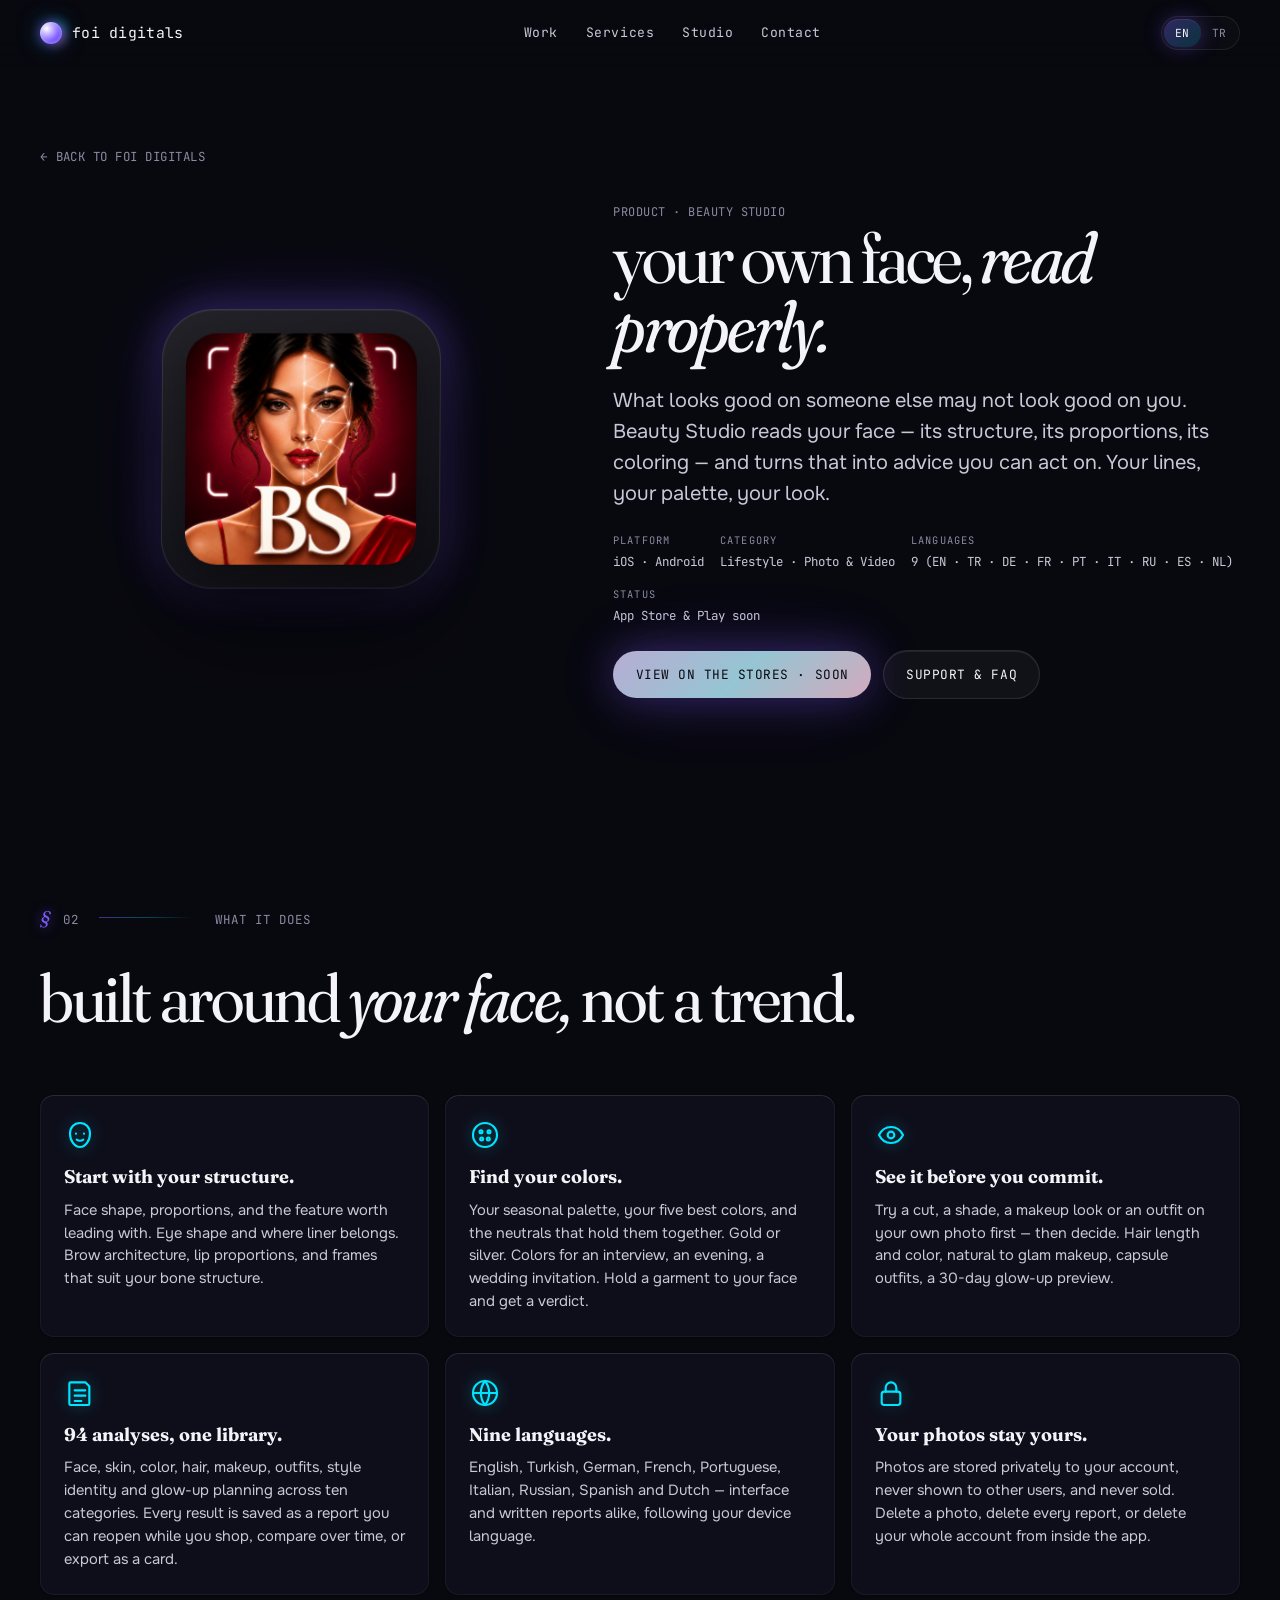
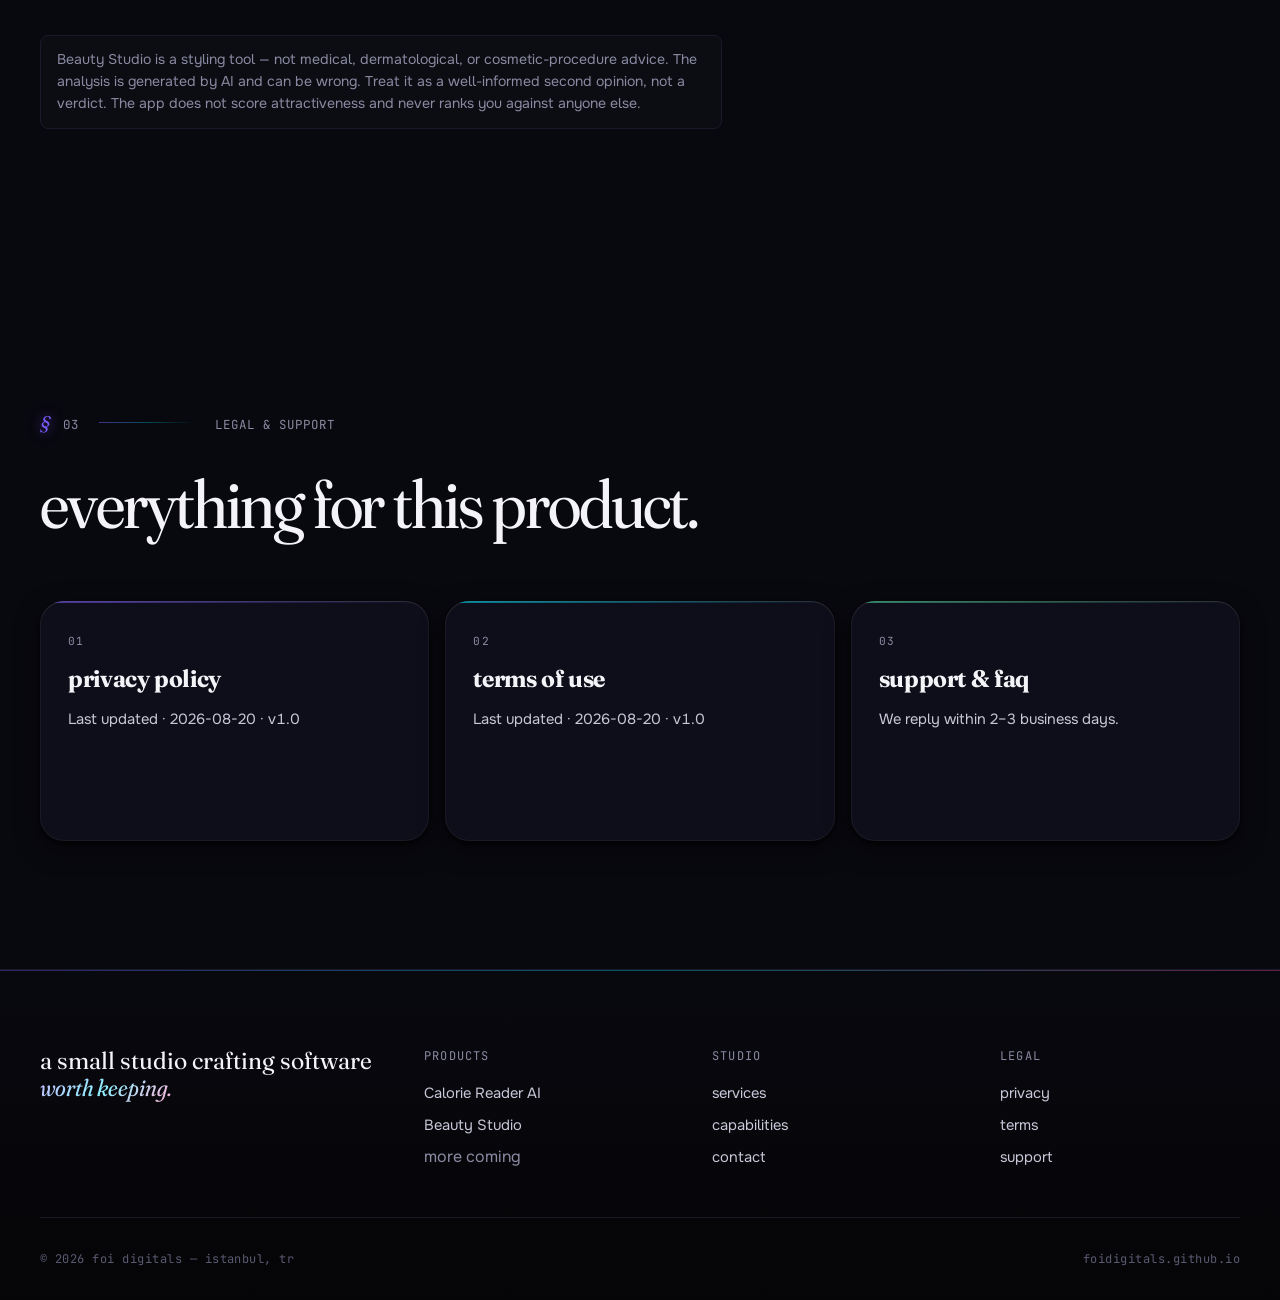
==== apps/beauty-studio/index.html @ ea65b914 "up" ====
<!DOCTYPE html>
<html lang="en" data-i18n-title="meta.appBeautyTitle" data-i18n-desc="meta.appBeautyDesc">
<head>
  <meta charset="UTF-8" />
  <meta name="viewport" content="width=device-width, initial-scale=1, viewport-fit=cover" />
  <title>Beauty Studio: Glow Up AI — Foi Digitals</title>
  <meta name="description" content="Your own face, read properly — shape, colors, and the styles that suit you. AI styling reports by Foi Digitals." />
  <meta name="theme-color" content="#08080F" />

  <link rel="preconnect" href="https://fonts.googleapis.com" />
  <link rel="preconnect" href="https://fonts.gstatic.com" crossorigin />
  <link
    rel="stylesheet"
    href="https://fonts.googleapis.com/css2?family=Fraunces:ital,opsz,wght,SOFT,WONK@0,9..144,300..700,30..100,0..1;1,9..144,300..700,30..100,0..1&family=JetBrains+Mono:wght@400;500&family=Onest:wght@400;500;600;700&display=swap"
  />
  <link rel="stylesheet" href="../../assets/styles.css" />
  <link rel="icon" type="image/png" href="../../assets/images/beauty-studio.png" />
</head>

<body>
  <header class="site-header" id="siteHeader">
    <div class="container">
      <a href="../../index.html" class="brand" aria-label="Foi Digitals — home">
        <span class="brand-mark" aria-hidden="true"></span>
        <span>foi digitals</span>
      </a>
      <nav class="site-nav" aria-label="Primary">
        <a href="../../index.html#work"><span data-i18n="nav.work">work</span></a>
        <a href="../../index.html#services"><span data-i18n="nav.services">services</span></a>
        <a href="../../index.html#studio"><span data-i18n="nav.studio">studio</span></a>
        <a href="../../index.html#contact"><span data-i18n="nav.contact">contact</span></a>
      </nav>
      <div class="header-right">
        <div class="lang-toggle" role="group" aria-label="Language">
          <button type="button" class="lang-btn" data-lang="en" aria-pressed="false">EN</button>
          <button type="button" class="lang-btn" data-lang="tr" aria-pressed="false">TR</button>
        </div>
        <button class="menu-btn" type="button" aria-label="Toggle menu" aria-expanded="false" id="menuBtn">
          <svg viewBox="0 0 24 24" fill="none" stroke="currentColor" stroke-width="1.7" stroke-linecap="round"><path d="M4 7h16M4 12h16M4 17h16"/></svg>
        </button>
      </div>
    </div>
  </header>

  <div class="mobile-drawer" id="mobileDrawer" aria-hidden="true">
    <button class="close" type="button" aria-label="Close menu" id="closeMenuBtn">
      <svg width="18" height="18" viewBox="0 0 24 24" fill="none" stroke="currentColor" stroke-width="1.7" stroke-linecap="round"><path d="M6 6l12 12M18 6L6 18"/></svg>
    </button>
    <a href="../../index.html#work" data-i18n="nav.work">work</a>
    <a href="../../index.html#services" data-i18n="nav.services">services</a>
    <a href="../../index.html#studio" data-i18n="nav.studio">studio</a>
    <a href="../../index.html#contact" data-i18n="nav.contact">contact</a>
    <a href="../../support.html" data-i18n="nav.support">support</a>
  </div>

  <main>
    <section class="app-hero">
      <div class="container">
        <a href="../../index.html" class="back-link" data-i18n="bs.back">back to foi digitals</a>

        <div class="app-hero-card">
          <div class="app-icon">
            <img src="../../assets/images/beauty-studio.png" alt="Beauty Studio: Glow Up AI app icon" />
          </div>

          <div>
            <p class="eyebrow" data-i18n="bs.eyebrow">product · beauty studio</p>
            <h1 class="h-hero" data-i18n-html="bs.titleHtml" style="font-size: clamp(2.25rem, 6vw, 4.5rem); max-width: 16ch;">your own face, <em>read properly.</em></h1>
            <p class="lede" data-i18n="bs.desc" style="margin-top: 1.5rem; max-width: 56ch;">
              What looks good on someone else may not look good on you. Beauty Studio reads your face — its structure, its proportions, its coloring — and turns that into advice you can act on. Your lines, your palette, your look.
            </p>

            <div class="app-meta">
              <div class="app-meta-item">
                <span data-i18n="bs.meta.platform">Platform</span>
                <span data-i18n="bs.meta.platformVal">iOS · Android</span>
              </div>
              <div class="app-meta-item">
                <span data-i18n="bs.meta.category">Category</span>
                <span data-i18n="bs.meta.categoryVal">Lifestyle · Photo &amp; Video</span>
              </div>
              <div class="app-meta-item">
                <span data-i18n="bs.meta.langs">Languages</span>
                <span data-i18n="bs.meta.langsVal">9 (EN · TR · DE · FR · PT · IT · RU · ES · NL)</span>
              </div>
              <div class="app-meta-item">
                <span data-i18n="bs.meta.size">Status</span>
                <span data-i18n="bs.meta.sizeVal">App Store &amp; Play soon</span>
              </div>
            </div>

            <div class="featured-actions" style="margin-top: 1.5rem;">
              <span class="btn btn-primary" style="cursor: default; opacity: .82;" data-i18n="bs.cta.primary">view on the stores · soon</span>
              <a href="support.html" class="btn btn-secondary" data-i18n="bs.cta.support">support &amp; faq</a>
            </div>
          </div>
        </div>
      </div>
    </section>

    <section class="section">
      <div class="container">
        <header class="section-head reveal">
          <p class="section-id"><span>02</span><span class="rule"></span><span data-i18n="bs.featuresId">what it does</span></p>
          <h2 class="h-display" data-i18n-html="bs.featuresHeading">built around <em>your face,</em> not a trend.</h2>
        </header>

        <div class="app-features">
          <article class="feature-card reveal">
            <svg class="icon" viewBox="0 0 24 24" fill="none" stroke="currentColor" stroke-width="1.6" stroke-linecap="round" stroke-linejoin="round">
              <path d="M12 3c4.5 0 7.5 3.4 7.5 8 0 5.2-3.4 10-7.5 10S4.5 16.2 4.5 11c0-4.6 3-8 7.5-8z"/>
              <path d="M9 11h.01M15 11h.01M9.5 15.5c1.6 1 3.4 1 5 0"/>
            </svg>
            <h3 data-i18n="bs.features.f1.title">Start with your structure.</h3>
            <p data-i18n="bs.features.f1.desc">Face shape, proportions, and the feature worth leading with. Eye shape and where liner belongs. Brow architecture, lip proportions, and frames that suit your bone structure.</p>
          </article>

          <article class="feature-card reveal r-delay-1">
            <svg class="icon" viewBox="0 0 24 24" fill="none" stroke="currentColor" stroke-width="1.6" stroke-linecap="round" stroke-linejoin="round">
              <circle cx="12" cy="12" r="9"/>
              <circle cx="9" cy="9.5" r="1.1"/><circle cx="15" cy="9.5" r="1.1"/><circle cx="9.5" cy="15" r="1.1"/><circle cx="14.5" cy="15" r="1.1"/>
            </svg>
            <h3 data-i18n="bs.features.f2.title">Find your colors.</h3>
            <p data-i18n="bs.features.f2.desc">Your seasonal palette, your five best colors, and the neutrals that hold them together. Gold or silver. Colors for an interview, an evening, a wedding invitation. Hold a garment to your face and get a verdict.</p>
          </article>

          <article class="feature-card reveal r-delay-2">
            <svg class="icon" viewBox="0 0 24 24" fill="none" stroke="currentColor" stroke-width="1.6" stroke-linecap="round" stroke-linejoin="round">
              <path d="M3 12c2-4 5-6 9-6s7 2 9 6c-2 4-5 6-9 6s-7-2-9-6z"/>
              <circle cx="12" cy="12" r="2.5"/>
            </svg>
            <h3 data-i18n="bs.features.f3.title">See it before you commit.</h3>
            <p data-i18n="bs.features.f3.desc">Try a cut, a shade, a makeup look or an outfit on your own photo first — then decide. Hair length and color, natural to glam makeup, capsule outfits, a 30-day glow-up preview.</p>
          </article>

          <article class="feature-card reveal">
            <svg class="icon" viewBox="0 0 24 24" fill="none" stroke="currentColor" stroke-width="1.6" stroke-linecap="round" stroke-linejoin="round">
              <path d="M5 4h11l3 3v13a1 1 0 01-1 1H5a1 1 0 01-1-1V5a1 1 0 011-1z"/>
              <path d="M8 10h8M8 14h8M8 18h5"/>
            </svg>
            <h3 data-i18n="bs.features.f4.title">94 analyses, one library.</h3>
            <p data-i18n="bs.features.f4.desc">Face, skin, color, hair, makeup, outfits, style identity and glow-up planning across ten categories. Every result is saved as a report you can reopen while you shop, compare over time, or export as a card.</p>
          </article>

          <article class="feature-card reveal r-delay-1">
            <svg class="icon" viewBox="0 0 24 24" fill="none" stroke="currentColor" stroke-width="1.6" stroke-linecap="round" stroke-linejoin="round">
              <circle cx="12" cy="12" r="9"/>
              <path d="M3 12h18M12 3a14.5 14.5 0 010 18M12 3a14.5 14.5 0 000 18"/>
            </svg>
            <h3 data-i18n="bs.features.f5.title">Nine languages.</h3>
            <p data-i18n="bs.features.f5.desc">English, Turkish, German, French, Portuguese, Italian, Russian, Spanish and Dutch — interface and written reports alike, following your device language.</p>
          </article>

          <article class="feature-card reveal r-delay-2">
            <svg class="icon" viewBox="0 0 24 24" fill="none" stroke="currentColor" stroke-width="1.6" stroke-linecap="round" stroke-linejoin="round">
              <rect x="5" y="11" width="14" height="10" rx="2"/>
              <path d="M8 11V8a4 4 0 018 0v3"/>
            </svg>
            <h3 data-i18n="bs.features.f6.title">Your photos stay yours.</h3>
            <p data-i18n="bs.features.f6.desc">Photos are stored privately to your account, never shown to other users, and never sold. Delete a photo, delete every report, or delete your whole account from inside the app.</p>
          </article>
        </div>

        <div class="longform-body" style="margin-top: 2.5rem; max-width: 62ch;">
          <p class="muted" data-i18n="bs.disclaimer">Beauty Studio is a styling tool — not medical, dermatological, or cosmetic-procedure advice. The analysis is generated by AI and can be wrong. Treat it as a well-informed second opinion, not a verdict. The app does not score attractiveness and never ranks you against anyone else.</p>
        </div>
      </div>
    </section>

    <section class="section">
      <div class="container">
        <header class="section-head reveal">
          <p class="section-id"><span>03</span><span class="rule"></span><span data-i18n="bs.pagesId">legal &amp; support</span></p>
          <h2 class="h-display" data-i18n="bs.pagesHeading">everything for this product.</h2>
        </header>

        <div class="services-grid">
          <a href="privacy.html" class="service-card s-mobile reveal" style="text-decoration: none;">
            <span class="num">01</span>
            <h3 data-i18n="bs.cta.privacy">privacy policy</h3>
            <p data-i18n="bsPrivacy.meta">Last updated · 2026-08-20 · v1.0</p>
          </a>
          <a href="terms.html" class="service-card s-web reveal r-delay-1" style="text-decoration: none;">
            <span class="num">02</span>
            <h3 data-i18n="bs.cta.terms">terms of use</h3>
            <p data-i18n="bsTerms.meta">Last updated · 2026-08-20 · v1.0</p>
          </a>
          <a href="support.html" class="service-card s-saas reveal r-delay-2" style="text-decoration: none;">
            <span class="num">03</span>
            <h3 data-i18n="bs.cta.support">support &amp; faq</h3>
            <p data-i18n="bsSupport.meta">We reply within 2–3 business days.</p>
          </a>
        </div>
      </div>
    </section>
  </main>

  <footer class="site-footer">
    <div class="container">
      <div class="footer-top">
        <p class="footer-statement" data-i18n-html="footer.statement">a small studio crafting software <em>worth keeping.</em></p>

        <div class="footer-col">
          <h4 data-i18n="footer.col.products">products</h4>
          <ul>
            <li><a href="../calorie-reader-ai/index.html" data-i18n="footer.link.calorie">Calorie Reader AI</a></li>
            <li><a href="index.html" data-i18n="footer.link.beauty">Beauty Studio</a></li>
            <li><span class="text-muted" data-i18n="footer.link.more">more coming</span></li>
          </ul>
        </div>
        <div class="footer-col">
          <h4 data-i18n="footer.col.studio">studio</h4>
          <ul>
            <li><a href="../../index.html#services" data-i18n="footer.link.services">services</a></li>
            <li><a href="../../index.html#studio" data-i18n="footer.link.capabilities">capabilities</a></li>
            <li><a href="../../index.html#contact" data-i18n="footer.link.contact">contact</a></li>
          </ul>
        </div>
        <div class="footer-col">
          <h4 data-i18n="footer.col.legal">legal</h4>
          <ul>
            <li><a href="privacy.html" data-i18n="footer.link.privacy">privacy</a></li>
            <li><a href="terms.html" data-i18n="footer.link.terms">terms</a></li>
            <li><a href="support.html" data-i18n="footer.link.support">support</a></li>
          </ul>
        </div>
      </div>
      <div class="footer-bottom">
        <span data-i18n="footer.copyright">© 2026 foi digitals — istanbul, tr</span>
        <span>foidigitals.github.io</span>
      </div>
    </div>
  </footer>

  <script src="../../assets/i18n.js"></script>
  <script src="../../assets/main.js"></script>
</body>
</html>
---- assets/styles.css ----
/* ============================================================
   FOI DIGITALS — CINEMATIC DARK + AURORA
   Design system + site styles.
   ============================================================ */

/* ----- CSS RESET (tight) -------------------------------------- */
*, *::before, *::after { box-sizing: border-box; }
* { margin: 0; padding: 0; }
html { -webkit-text-size-adjust: 100%; text-size-adjust: 100%; scroll-behavior: smooth; }
body { line-height: 1.5; -webkit-font-smoothing: antialiased; text-rendering: optimizeLegibility; }
img, picture, svg, video { display: block; max-width: 100%; }
button, input, textarea, select { font: inherit; color: inherit; background: none; border: 0; }
a { color: inherit; text-decoration: none; }
ul { list-style: none; }
:focus-visible { outline: 2px solid var(--aur-cyan); outline-offset: 3px; border-radius: 4px; }
::selection { background: rgba(124, 92, 255, 0.45); color: #fff; }

/* ----- DESIGN TOKENS ------------------------------------------ */
:root {
  /* Surfaces (dark tiers) */
  --bg-0: #050507;
  --bg-1: #08080F;
  --bg-2: #0E0E1A;
  --bg-3: #14142B;
  --bg-4: #1F1F38;
  --bg-5: #2A2A48;

  /* Ink (text + line) */
  --ink-1: #F4F4F8;
  --ink-2: #C8C8D8;
  --ink-3: #8A8AA2;
  --ink-4: #5A5A72;
  --ink-5: #2E2E44;
  --ink-6: #1A1A2A;

  /* Aurora palette */
  --aur-violet: #7C5CFF;
  --aur-indigo: #5B3FE0;
  --aur-cyan:   #00E5FF;
  --aur-magenta:#FF4DA6;
  --aur-pink:   #FF7AC9;
  --aur-amber:  #FFB347;
  --aur-emerald:#4DE0A0;

  /* Gradient recipes */
  --grad-aurora: linear-gradient(135deg, #7C5CFF 0%, #00E5FF 50%, #FF4DA6 100%);
  --grad-aurora-vert: linear-gradient(180deg, #7C5CFF 0%, #00E5FF 100%);
  --grad-aurora-soft: linear-gradient(135deg, rgba(124,92,255,.18) 0%, rgba(0,229,255,.10) 50%, rgba(255,77,166,.14) 100%);
  --grad-text-light: linear-gradient(180deg, #FFFFFF 0%, #C8C8D8 100%);
  --grad-text-aurora: linear-gradient(135deg, #C9B8FF 0%, #8DF0FF 50%, #FFB1D8 100%);

  /* Glow tokens (use as box-shadow / filter) */
  --glow-violet-sm: 0 0 20px rgba(124,92,255,.35);
  --glow-violet-md: 0 0 40px rgba(124,92,255,.45), 0 0 80px rgba(124,92,255,.20);
  --glow-violet-lg: 0 0 60px rgba(124,92,255,.55), 0 0 120px rgba(124,92,255,.30);
  --glow-cyan-md: 0 0 40px rgba(0,229,255,.40), 0 0 80px rgba(0,229,255,.20);
  --glow-magenta-md: 0 0 40px rgba(255,77,166,.40), 0 0 80px rgba(255,77,166,.20);
  --glow-emerald-md: 0 0 40px rgba(77,224,160,.35);

  /* Depth shadows (for elevated surfaces on dark bg) */
  --shadow-sm: 0 1px 2px rgba(0,0,0,.4);
  --shadow-md: 0 8px 24px rgba(0,0,0,.5), 0 2px 6px rgba(0,0,0,.6);
  --shadow-lg: 0 24px 60px rgba(0,0,0,.6), 0 8px 20px rgba(0,0,0,.5);
  --shadow-xl: 0 40px 100px rgba(0,0,0,.7), 0 16px 40px rgba(0,0,0,.5);
  --inset-top:  inset 0 1px 0 rgba(255,255,255,.07);
  --inset-rim:  inset 0 0 0 1px rgba(255,255,255,.05);
  --inset-rim-strong: inset 0 0 0 1px rgba(255,255,255,.10);

  /* Glass */
  --glass-bg: rgba(18,18,32,.55);
  --glass-bg-strong: rgba(20,20,42,.72);
  --glass-border: rgba(255,255,255,.08);

  /* Typography */
  --f-display: "Fraunces", "Iowan Old Style", "Apple Garamond", Georgia, serif;
  --f-body:    "Onest", system-ui, -apple-system, "Segoe UI", sans-serif;
  --f-mono:    "JetBrains Mono", ui-monospace, SFMono-Regular, Menlo, monospace;

  /* Motion */
  --ease-out-soft: cubic-bezier(.22,.61,.36,1);
  --ease-out-back: cubic-bezier(.34,1.4,.64,1);
  --ease-in-out:   cubic-bezier(.65,.05,.36,1);

  --t-micro:  180ms;
  --t-short:  320ms;
  --t-med:    560ms;
  --t-long:   880ms;
  --t-cine:   1200ms;

  /* Layout */
  --container: 1280px;
  --gutter: clamp(1.25rem, 4vw, 2.5rem);
  --radius-sm: 0.5rem;
  --radius:    0.875rem;
  --radius-lg: 1.5rem;
  --radius-xl: 2rem;

  /* Aurora-rotating angle (animated property) */
  --angle: 0deg;
}

@property --angle {
  syntax: "<angle>";
  initial-value: 0deg;
  inherits: false;
}

/* ----- BASE --------------------------------------------------- */
html, body { background: var(--bg-1); color: var(--ink-1); }

body {
  font-family: var(--f-body);
  font-size: 16px;
  font-feature-settings: "ss01", "cv11";
  font-variation-settings: "wght" 400;
  overflow-x: hidden;
  min-height: 100vh;
  position: relative;
}

/* Aurora background — fixed pseudo on body, drifts slowly. */
body::before {
  content: "";
  position: fixed;
  inset: -20%;
  background:
    radial-gradient(60vmax 50vmax at 18% 12%, rgba(124,92,255,.22) 0%, transparent 55%),
    radial-gradient(50vmax 50vmax at 82% 28%, rgba(0,229,255,.16) 0%, transparent 55%),
    radial-gradient(70vmax 50vmax at 50% 92%, rgba(255,77,166,.14) 0%, transparent 60%);
  filter: blur(40px) saturate(1.15);
  animation: drift 28s ease-in-out infinite alternate;
  z-index: -2;
  pointer-events: none;
  will-change: transform;
}

/* Film grain overlay (SVG noise inline). Subtle. */
body::after {
  content: "";
  position: fixed;
  inset: 0;
  background-image: url("data:image/svg+xml;utf8,<svg xmlns='http://www.w3.org/2000/svg' width='160' height='160'><filter id='n'><feTurbulence type='fractalNoise' baseFrequency='0.9' numOctaves='2' seed='3'/><feColorMatrix values='0 0 0 0 1  0 0 0 0 1  0 0 0 0 1  0 0 0 .35 0'/></filter><rect width='160' height='160' filter='url(%23n)' opacity='.5'/></svg>");
  opacity: 0.08;
  mix-blend-mode: overlay;
  pointer-events: none;
  z-index: -1;
}

@keyframes drift {
  0%   { transform: translate3d(0,0,0) rotate(0deg) scale(1); }
  50%  { transform: translate3d(1%, -2%, 0) rotate(4deg) scale(1.04); }
  100% { transform: translate3d(2%, -3%, 0) rotate(8deg) scale(1.02); }
}

/* ----- TYPOGRAPHY --------------------------------------------- */
.h-hero {
  font-family: var(--f-display);
  font-weight: 400;
  font-variation-settings: "opsz" 144, "SOFT" 30, "WONK" 0;
  font-size: clamp(2.75rem, 9vw, 8rem);
  line-height: 0.96;
  letter-spacing: -0.035em;
  color: var(--ink-1);
}
.h-display {
  font-family: var(--f-display);
  font-weight: 400;
  font-variation-settings: "opsz" 96, "SOFT" 40;
  font-size: clamp(2rem, 5.5vw, 4.25rem);
  line-height: 1;
  letter-spacing: -0.03em;
  color: var(--ink-1);
}
.h-section {
  font-family: var(--f-display);
  font-weight: 400;
  font-variation-settings: "opsz" 60;
  font-size: clamp(1.5rem, 3vw, 2.25rem);
  line-height: 1.1;
  letter-spacing: -0.02em;
}
em, .it {
  font-style: italic;
  font-variation-settings: "opsz" 96, "SOFT" 60;
}
.aur-text {
  background: var(--grad-text-aurora);
  -webkit-background-clip: text;
  background-clip: text;
  -webkit-text-fill-color: transparent;
  color: transparent;
}
.eyebrow {
  display: inline-flex;
  align-items: center;
  gap: 0.5rem;
  font-family: var(--f-mono);
  font-size: 0.75rem;
  font-weight: 500;
  letter-spacing: 0.04em;
  text-transform: uppercase;
  color: var(--ink-3);
}
.mono { font-family: var(--f-mono); }

p { color: var(--ink-2); }
.lede {
  font-size: clamp(1rem, 1.6vw, 1.25rem);
  line-height: 1.55;
  color: var(--ink-2);
  max-width: 56ch;
}

/* ----- LAYOUT ------------------------------------------------- */
.container {
  width: min(100% - var(--gutter)*2, var(--container));
  margin-inline: auto;
}
.section {
  padding: clamp(4rem, 10vw, 8rem) 0;
  position: relative;
}
.section--tight { padding: clamp(2.5rem, 6vw, 4.5rem) 0; }

.section-head {
  display: grid;
  grid-template-columns: 1fr;
  gap: 1rem;
  margin-bottom: clamp(2.5rem, 5vw, 4rem);
}
.section-head--row {
  grid-template-columns: 1fr;
  align-items: end;
  gap: 2rem;
}
@media (min-width: 800px) {
  .section-head--row {
    grid-template-columns: minmax(0, 1.4fr) minmax(0, 1fr);
  }
}
.section-id {
  display: flex;
  align-items: baseline;
  gap: 0.75rem;
  font-family: var(--f-mono);
  font-size: 0.78rem;
  font-weight: 500;
  color: var(--ink-3);
  text-transform: uppercase;
  letter-spacing: 0.08em;
  margin-bottom: 1rem;
}
.section-id::before {
  content: "§";
  font-family: var(--f-display);
  font-style: italic;
  font-size: 1.15rem;
  color: var(--aur-violet);
  text-shadow: 0 0 12px rgba(124,92,255,.6);
}
.section-id .rule {
  flex: 1;
  height: 1px;
  background: linear-gradient(90deg, rgba(124,92,255,.5), rgba(0,229,255,.3), transparent);
  align-self: center;
  margin: 0 0.5rem;
  min-width: 2rem;
  max-width: 6rem;
}

/* ----- HEADER ------------------------------------------------- */
.site-header {
  position: fixed;
  top: 0; left: 0; right: 0;
  z-index: 80;
  padding: 1rem 0;
  transition: backdrop-filter var(--t-short), background-color var(--t-short), border-color var(--t-short);
}
.site-header::before {
  content: "";
  position: absolute; inset: 0;
  background: linear-gradient(180deg, rgba(8,8,15,.85) 0%, rgba(8,8,15,.0) 100%);
  pointer-events: none;
  opacity: 1;
  transition: opacity var(--t-short);
  z-index: -1;
}
.site-header.is-scrolled {
  background: rgba(8,8,15,.72);
  backdrop-filter: blur(20px) saturate(1.4);
  -webkit-backdrop-filter: blur(20px) saturate(1.4);
  border-bottom: 1px solid var(--glass-border);
}
.site-header.is-scrolled::before { opacity: 0; }

.site-header .container {
  display: flex;
  align-items: center;
  justify-content: space-between;
  gap: 1rem;
}

.brand {
  display: inline-flex;
  align-items: center;
  gap: 0.625rem;
  font-family: var(--f-mono);
  font-size: 0.92rem;
  font-weight: 500;
  letter-spacing: 0.02em;
  color: var(--ink-1);
}
.brand-mark {
  width: 22px; height: 22px;
  border-radius: 50%;
  background:
    radial-gradient(circle at 30% 30%, #fff 0%, #C9B8FF 25%, #7C5CFF 60%, #5B3FE0 90%);
  box-shadow:
    0 0 12px rgba(124,92,255,.7),
    0 0 24px rgba(0,229,255,.35),
    inset 0 0 4px rgba(255,255,255,.5);
  position: relative;
  flex-shrink: 0;
}
.brand-mark::after {
  content: "";
  position: absolute;
  inset: -3px;
  border-radius: 50%;
  background: conic-gradient(from var(--angle), transparent 0deg, rgba(0,229,255,.5) 60deg, rgba(255,77,166,.6) 120deg, transparent 180deg, transparent 360deg);
  filter: blur(6px);
  z-index: -1;
  animation: spin 8s linear infinite;
}
@keyframes spin { to { --angle: 360deg; } }

.site-nav {
  display: none;
  gap: 1.75rem;
  font-family: var(--f-mono);
  font-size: 0.82rem;
  letter-spacing: 0.04em;
}
@media (min-width: 900px) { .site-nav { display: flex; } }
.site-nav a {
  color: var(--ink-2);
  position: relative;
  padding: 0.25rem 0;
  transition: color var(--t-micro);
}
.site-nav a::after {
  content: "";
  position: absolute;
  left: 0; right: 100%;
  bottom: -2px;
  height: 1px;
  background: var(--grad-aurora);
  transition: right var(--t-short) var(--ease-out-soft);
}
.site-nav a:hover { color: var(--ink-1); }
.site-nav a:hover::after { right: 0; }

.header-right {
  display: flex;
  align-items: center;
  gap: 0.75rem;
}

.lang-toggle {
  display: inline-flex;
  align-items: center;
  border: 1px solid var(--glass-border);
  border-radius: 999px;
  background: rgba(255,255,255,.02);
  padding: 2px;
  font-family: var(--f-mono);
  font-size: 0.7rem;
  letter-spacing: 0.06em;
}
.lang-btn {
  padding: 0.35rem 0.7rem;
  border-radius: 999px;
  color: var(--ink-3);
  cursor: pointer;
  transition: color var(--t-micro), background var(--t-micro);
}
.lang-btn[aria-pressed="true"] {
  color: var(--ink-1);
  background: linear-gradient(135deg, rgba(124,92,255,.35), rgba(0,229,255,.18));
  box-shadow: var(--glow-violet-sm), var(--inset-top);
}

.menu-btn {
  display: inline-flex;
  align-items: center;
  justify-content: center;
  width: 38px; height: 38px;
  border-radius: 12px;
  border: 1px solid var(--glass-border);
  background: rgba(255,255,255,.02);
  color: var(--ink-1);
  cursor: pointer;
  transition: background var(--t-micro), border-color var(--t-micro);
}
.menu-btn svg { width: 18px; height: 18px; }
.menu-btn:hover { background: rgba(255,255,255,.05); border-color: rgba(255,255,255,.15); }
@media (min-width: 900px) { .menu-btn { display: none; } }

/* Mobile menu drawer */
.mobile-drawer {
  position: fixed;
  inset: 0;
  background: rgba(5,5,7,.92);
  backdrop-filter: blur(24px) saturate(1.4);
  -webkit-backdrop-filter: blur(24px) saturate(1.4);
  z-index: 90;
  padding: 6rem var(--gutter) 2rem;
  display: flex;
  flex-direction: column;
  gap: 0.5rem;
  transform: translateY(-100%);
  transition: transform var(--t-med) var(--ease-out-soft);
  visibility: hidden;
}
.mobile-drawer.is-open {
  transform: translateY(0);
  visibility: visible;
}
.mobile-drawer a {
  font-family: var(--f-display);
  font-size: 2.5rem;
  letter-spacing: -0.02em;
  color: var(--ink-1);
  padding: 0.5rem 0;
  border-bottom: 1px solid var(--ink-6);
  position: relative;
  font-variation-settings: "opsz" 96, "SOFT" 40;
}
.mobile-drawer a:last-of-type { border-bottom: 0; }
.mobile-drawer .close {
  position: absolute;
  top: 1.5rem; right: var(--gutter);
  width: 38px; height: 38px;
  border-radius: 12px;
  border: 1px solid var(--glass-border);
  display: inline-flex;
  align-items: center;
  justify-content: center;
  color: var(--ink-1);
  cursor: pointer;
}

/* ----- BUTTONS ------------------------------------------------ */
.btn {
  display: inline-flex;
  align-items: center;
  gap: 0.6rem;
  padding: 0.875rem 1.4rem;
  border-radius: 999px;
  font-family: var(--f-mono);
  font-size: 0.8rem;
  font-weight: 500;
  letter-spacing: 0.04em;
  text-transform: uppercase;
  cursor: pointer;
  transition: transform var(--t-short) var(--ease-out-soft), box-shadow var(--t-short);
  position: relative;
  isolation: isolate;
  white-space: nowrap;
}
.btn svg { width: 14px; height: 14px; transition: transform var(--t-short) var(--ease-out-soft); }
.btn:hover svg { transform: translateX(3px); }

.btn-primary {
  color: #0A0A14;
  background: linear-gradient(135deg, #DFD2FF 0%, #B6EFFF 50%, #FFCFE5 100%);
  box-shadow:
    var(--glow-violet-md),
    var(--inset-top),
    0 8px 28px rgba(0,0,0,.45);
}
.btn-primary:hover {
  transform: translateY(-2px);
  box-shadow: var(--glow-violet-lg), var(--inset-top), 0 14px 40px rgba(0,0,0,.5);
}

.btn-secondary {
  color: var(--ink-1);
  background: rgba(255,255,255,.04);
  border: 1px solid rgba(255,255,255,.10);
  box-shadow: var(--inset-top);
}
.btn-secondary:hover {
  background: rgba(255,255,255,.08);
  border-color: rgba(255,255,255,.18);
  transform: translateY(-2px);
}

.btn-ghost {
  color: var(--ink-3);
  padding: 0.875rem 0.5rem;
  background: transparent;
  border-bottom: 1px solid var(--ink-5);
  border-radius: 0;
}
.btn-ghost:hover { color: var(--ink-1); border-color: var(--aur-cyan); }

/* ----- HERO --------------------------------------------------- */
.hero {
  position: relative;
  padding: clamp(7rem, 14vw, 10rem) 0 clamp(4rem, 10vw, 8rem);
  min-height: clamp(640px, 92vh, 1000px);
  display: flex;
  align-items: center;
  overflow: hidden;
}

/* The Aurora Compass — hero signature visual */
.compass {
  position: absolute;
  top: 50%; left: 50%;
  transform: translate(-50%, -50%);
  width: min(80vmin, 900px);
  aspect-ratio: 1;
  pointer-events: none;
  z-index: 0;
  opacity: 0.85;
}
.compass-rings {
  position: absolute;
  inset: 0;
  border-radius: 50%;
  background:
    radial-gradient(circle, transparent 49.5%, rgba(255,255,255,.045) 50%, transparent 50.5%),
    radial-gradient(circle, transparent 64.5%, rgba(255,255,255,.035) 65%, transparent 65.5%),
    radial-gradient(circle, transparent 79.5%, rgba(255,255,255,.025) 80%, transparent 80.5%),
    radial-gradient(circle, transparent 94.5%, rgba(255,255,255,.015) 95%, transparent 95.5%);
}
.compass-beam {
  position: absolute;
  inset: 0;
  border-radius: 50%;
  background: conic-gradient(from var(--angle),
    transparent 0deg,
    rgba(124,92,255,.0) 20deg,
    rgba(124,92,255,.45) 60deg,
    rgba(0,229,255,.55) 90deg,
    rgba(255,77,166,.45) 120deg,
    transparent 160deg,
    transparent 360deg);
  filter: blur(40px);
  opacity: 0.7;
  animation: spin 24s linear infinite;
}
.compass-core {
  position: absolute;
  top: 50%; left: 50%;
  transform: translate(-50%, -50%);
  width: 6%; aspect-ratio: 1;
  border-radius: 50%;
  background: radial-gradient(circle at 35% 35%, #fff 0%, #C9B8FF 35%, #7C5CFF 65%, transparent 100%);
  box-shadow:
    0 0 30px rgba(124,92,255,.9),
    0 0 60px rgba(0,229,255,.5),
    0 0 100px rgba(124,92,255,.35);
}

.hero .container {
  position: relative;
  z-index: 2;
  width: 100%;
}

.hero-top {
  display: flex;
  align-items: center;
  justify-content: space-between;
  gap: 1rem;
  margin-bottom: clamp(2rem, 6vw, 4rem);
  flex-wrap: wrap;
}
.hero-tag {
  display: inline-flex;
  align-items: center;
  gap: 0.625rem;
  padding: 0.45rem 0.875rem 0.45rem 0.5rem;
  border-radius: 999px;
  background: var(--glass-bg);
  border: 1px solid var(--glass-border);
  backdrop-filter: blur(12px);
  -webkit-backdrop-filter: blur(12px);
  font-family: var(--f-mono);
  font-size: 0.72rem;
  letter-spacing: 0.06em;
  text-transform: uppercase;
  color: var(--ink-2);
  box-shadow: var(--inset-top);
}
.hero-tag .orb {
  width: 8px; height: 8px;
  border-radius: 50%;
  background: var(--aur-emerald);
  box-shadow: 0 0 12px rgba(77,224,160,.8), inset 0 0 3px rgba(255,255,255,.8);
  animation: pulse 2.4s ease-in-out infinite;
}
@keyframes pulse {
  0%, 100% { opacity: 1; transform: scale(1); }
  50%      { opacity: .55; transform: scale(.85); }
}
.hero-side {
  font-family: var(--f-mono);
  font-size: 0.78rem;
  color: var(--ink-3);
  letter-spacing: 0.02em;
  max-width: 26ch;
  text-align: right;
}
@media (max-width: 640px) {
  .hero-side { display: none; }
}

.hero-title {
  max-width: 18ch;
}
.hero-title .reveal-char {
  display: inline-block;
  opacity: 0;
  transform: translateY(0.6em) rotateX(40deg);
  transform-origin: 50% 100% -0.2em;
  animation: char-in 1s var(--ease-out-soft) forwards;
  animation-delay: var(--d, 0ms);
}
@keyframes char-in {
  to { opacity: 1; transform: translateY(0) rotateX(0); }
}

.hero-bottom {
  margin-top: clamp(2rem, 5vw, 3.5rem);
  display: grid;
  gap: 2rem;
  grid-template-columns: 1fr;
  align-items: end;
}
@media (min-width: 800px) {
  .hero-bottom {
    grid-template-columns: minmax(0, 1.2fr) auto;
    gap: 3rem;
  }
}
.hero-lede {
  font-size: clamp(1rem, 1.5vw, 1.18rem);
  color: var(--ink-2);
  line-height: 1.55;
  max-width: 50ch;
}
.hero-cta-row {
  display: flex;
  flex-wrap: wrap;
  gap: 0.75rem;
}

.hero-scroll-cue {
  position: absolute;
  bottom: 2rem; left: 50%;
  transform: translateX(-50%);
  font-family: var(--f-mono);
  font-size: 0.7rem;
  letter-spacing: 0.15em;
  text-transform: uppercase;
  color: var(--ink-3);
  display: flex;
  flex-direction: column;
  align-items: center;
  gap: 0.5rem;
  opacity: 0;
  animation: fade-in 1s var(--ease-out-soft) 2.2s forwards;
}
.hero-scroll-cue::after {
  content: "";
  width: 1px; height: 36px;
  background: linear-gradient(180deg, var(--ink-3), transparent);
  animation: scroll-line 2s ease-in-out infinite;
  transform-origin: top;
}
@keyframes scroll-line {
  0%, 100% { transform: scaleY(.4); }
  50%      { transform: scaleY(1); }
}
@keyframes fade-in { to { opacity: 1; } }

/* ----- MARQUEE ------------------------------------------------ */
.marquee {
  border-top: 1px solid var(--ink-6);
  border-bottom: 1px solid var(--ink-6);
  padding: 1.5rem 0;
  overflow: hidden;
  position: relative;
  background: rgba(8,8,15,.4);
}
.marquee::before, .marquee::after {
  content: "";
  position: absolute;
  top: 0; bottom: 0;
  width: 12vw;
  pointer-events: none;
  z-index: 2;
}
.marquee::before { left: 0;  background: linear-gradient(90deg, var(--bg-1) 0%, transparent 100%); }
.marquee::after  { right: 0; background: linear-gradient(270deg, var(--bg-1) 0%, transparent 100%); }

.marquee-track {
  display: flex;
  gap: 3.5rem;
  width: max-content;
  animation: marquee 32s linear infinite;
  align-items: center;
}
.marquee-item {
  font-family: var(--f-display);
  font-style: italic;
  font-size: clamp(1.5rem, 3.5vw, 2.75rem);
  color: var(--ink-2);
  letter-spacing: -0.02em;
  white-space: nowrap;
  font-variation-settings: "opsz" 96, "SOFT" 80;
}
.marquee-item.is-accent {
  background: var(--grad-text-aurora);
  -webkit-background-clip: text;
  background-clip: text;
  -webkit-text-fill-color: transparent;
  color: transparent;
}
.marquee-dot {
  width: 8px; height: 8px;
  border-radius: 50%;
  background: var(--aur-violet);
  box-shadow: 0 0 12px rgba(124,92,255,.6);
  flex-shrink: 0;
}
@keyframes marquee {
  from { transform: translateX(0); }
  to   { transform: translateX(-50%); }
}

/* ----- BENTO / CAPABILITIES ---------------------------------- */
.bento {
  display: grid;
  grid-template-columns: repeat(6, 1fr);
  grid-auto-rows: minmax(180px, auto);
  gap: 1rem;
}
.bento-card {
  position: relative;
  isolation: isolate;
  grid-column: span 6;
  padding: clamp(1.5rem, 2.5vw, 2rem);
  background: var(--bg-2);
  border-radius: var(--radius-lg);
  box-shadow:
    var(--inset-top),
    var(--inset-rim),
    var(--shadow-md);
  display: flex;
  flex-direction: column;
  justify-content: space-between;
  min-height: 200px;
  overflow: hidden;
  transition: transform var(--t-short) var(--ease-out-soft), box-shadow var(--t-short);
}
.bento-card::before {
  /* aurora glow inside, top-left */
  content: "";
  position: absolute;
  inset: 0;
  background: radial-gradient(80% 60% at 0% 0%, var(--card-glow, rgba(124,92,255,.18)) 0%, transparent 60%);
  opacity: 0.6;
  z-index: -1;
  transition: opacity var(--t-short);
}
.bento-card::after {
  /* mouse-tracked spotlight */
  content: "";
  position: absolute;
  inset: 0;
  background: radial-gradient(220px circle at var(--mx, 50%) var(--my, 50%), rgba(255,255,255,.06), transparent 65%);
  opacity: 0;
  transition: opacity var(--t-short);
  pointer-events: none;
  z-index: 0;
}
.bento-card:hover::after { opacity: 1; }
.bento-card:hover {
  box-shadow: var(--inset-top), var(--inset-rim-strong), var(--shadow-lg);
  transform: translateY(-2px);
}

.bento-card > * { position: relative; z-index: 1; }

.bento-num {
  font-family: var(--f-mono);
  font-size: 0.7rem;
  letter-spacing: 0.1em;
  text-transform: uppercase;
  color: var(--ink-3);
  margin-bottom: 0.5rem;
  display: block;
}
.bento-card-title {
  font-family: var(--f-display);
  font-size: clamp(1.5rem, 2.2vw, 2rem);
  line-height: 1.05;
  letter-spacing: -0.02em;
  color: var(--ink-1);
  margin-bottom: 0.5rem;
  font-variation-settings: "opsz" 60;
}
.bento-card-desc {
  font-size: 0.92rem;
  color: var(--ink-2);
  line-height: 1.5;
  max-width: 34ch;
}
.bento-icon {
  width: 36px; height: 36px;
  color: var(--card-accent, var(--aur-violet));
  filter: drop-shadow(0 0 8px var(--card-accent, rgba(124,92,255,.5)));
  margin-bottom: 1rem;
}

/* Bento layout — desktop */
@media (min-width: 800px) {
  .b-1 { grid-column: span 3; grid-row: span 2; --card-glow: rgba(124,92,255,.20); --card-accent: var(--aur-violet); }
  .b-2 { grid-column: span 3; --card-glow: rgba(0,229,255,.18); --card-accent: var(--aur-cyan); }
  .b-3 { grid-column: span 3; --card-glow: rgba(255,77,166,.18); --card-accent: var(--aur-magenta); }
  .b-4 { grid-column: span 2; --card-glow: rgba(255,179,71,.18); --card-accent: var(--aur-amber); }
  .b-5 { grid-column: span 2; --card-glow: rgba(77,224,160,.18); --card-accent: var(--aur-emerald); }
  .b-6 { grid-column: span 2; --card-glow: rgba(0,229,255,.18); --card-accent: var(--aur-cyan); }
}
@media (max-width: 799px) {
  .b-1 { --card-glow: rgba(124,92,255,.20); --card-accent: var(--aur-violet); }
  .b-2 { --card-glow: rgba(0,229,255,.18); --card-accent: var(--aur-cyan); }
  .b-3 { --card-glow: rgba(255,77,166,.18); --card-accent: var(--aur-magenta); }
  .b-4 { --card-glow: rgba(255,179,71,.18); --card-accent: var(--aur-amber); }
  .b-5 { --card-glow: rgba(77,224,160,.18); --card-accent: var(--aur-emerald); }
  .b-6 { --card-glow: rgba(0,229,255,.18); --card-accent: var(--aur-cyan); }
}

/* ----- FEATURED PRODUCT --------------------------------------- */
.featured {
  position: relative;
  isolation: isolate;
}
.featured-bg {
  position: absolute;
  inset: 0;
  background:
    radial-gradient(40vmax 30vmax at 80% 20%, rgba(124,92,255,.22), transparent 60%),
    radial-gradient(40vmax 30vmax at 10% 80%, rgba(0,229,255,.16), transparent 60%);
  filter: blur(60px);
  z-index: -1;
  opacity: .9;
}

.featured-card {
  position: relative;
  padding: clamp(2rem, 4vw, 4rem);
  border-radius: var(--radius-xl);
  background:
    linear-gradient(180deg, rgba(20,20,43,.85) 0%, rgba(14,14,26,.72) 100%);
  backdrop-filter: blur(20px) saturate(1.4);
  -webkit-backdrop-filter: blur(20px) saturate(1.4);
  box-shadow:
    var(--inset-top),
    var(--inset-rim-strong),
    var(--shadow-xl);
  overflow: hidden;
}
.featured-card::before {
  content: "";
  position: absolute;
  inset: -1px;
  border-radius: inherit;
  padding: 1px;
  background: conic-gradient(from var(--angle), rgba(124,92,255,.4), rgba(0,229,255,.3), rgba(255,77,166,.35), rgba(124,92,255,.4));
  -webkit-mask: linear-gradient(#000 0 0) content-box, linear-gradient(#000 0 0);
  mask: linear-gradient(#000 0 0) content-box, linear-gradient(#000 0 0);
  -webkit-mask-composite: xor;
  mask-composite: exclude;
  animation: spin 14s linear infinite;
  pointer-events: none;
  opacity: .8;
}

.featured-inner {
  display: grid;
  grid-template-columns: 1fr;
  gap: clamp(2rem, 4vw, 4rem);
  align-items: center;
  position: relative;
  z-index: 1;
}
@media (min-width: 900px) {
  .featured-inner {
    grid-template-columns: minmax(0, 1.1fr) minmax(0, 1fr);
  }
}

.featured-pill {
  display: inline-flex;
  align-items: center;
  gap: 0.5rem;
  padding: 0.4rem 0.85rem 0.4rem 0.5rem;
  border-radius: 999px;
  background: rgba(255,255,255,.05);
  border: 1px solid rgba(255,255,255,.1);
  font-family: var(--f-mono);
  font-size: 0.7rem;
  text-transform: uppercase;
  letter-spacing: 0.08em;
  color: var(--ink-2);
  margin-bottom: 1.5rem;
}
.featured-pill .orb {
  width: 7px; height: 7px;
  border-radius: 50%;
  background: var(--aur-cyan);
  box-shadow: 0 0 10px rgba(0,229,255,.8);
}

.featured-title {
  font-family: var(--f-display);
  font-size: clamp(2rem, 4.5vw, 3.5rem);
  line-height: 1.02;
  letter-spacing: -0.025em;
  color: var(--ink-1);
  margin-bottom: 1.25rem;
  max-width: 18ch;
  font-variation-settings: "opsz" 96;
}
.featured-desc {
  font-size: 1.05rem;
  color: var(--ink-2);
  line-height: 1.55;
  max-width: 48ch;
  margin-bottom: 1.5rem;
}
.featured-tags {
  display: flex;
  flex-wrap: wrap;
  gap: 0.5rem;
  margin-bottom: 2rem;
}
.tag {
  font-family: var(--f-mono);
  font-size: 0.7rem;
  letter-spacing: 0.05em;
  text-transform: uppercase;
  padding: 0.35rem 0.75rem;
  border-radius: 999px;
  border: 1px solid var(--ink-5);
  color: var(--ink-2);
  background: rgba(255,255,255,.02);
}
.tag.is-accent {
  color: var(--aur-cyan);
  border-color: rgba(0,229,255,.3);
  background: rgba(0,229,255,.06);
  box-shadow: 0 0 12px rgba(0,229,255,.15);
}
.featured-actions {
  display: flex;
  flex-wrap: wrap;
  gap: 0.75rem;
  align-items: center;
}

.featured-visual {
  perspective: 1200px;
  display: flex;
  align-items: center;
  justify-content: center;
}
.featured-logo {
  width: clamp(220px, 28vw, 360px);
  aspect-ratio: 1;
  border-radius: clamp(2rem, 5vw, 4rem);
  background: linear-gradient(160deg, rgba(255,255,255,.08), rgba(255,255,255,.02));
  box-shadow:
    var(--inset-top),
    var(--inset-rim-strong),
    var(--shadow-xl),
    var(--glow-violet-md);
  position: relative;
  transform: rotateY(var(--ry, -8deg)) rotateX(var(--rx, 6deg));
  transition: transform 500ms var(--ease-out-soft);
  transform-style: preserve-3d;
  display: flex;
  align-items: center;
  justify-content: center;
  padding: 2rem;
}
.featured-logo::before {
  content: "";
  position: absolute;
  inset: 8%;
  border-radius: inherit;
  background: radial-gradient(circle at 30% 25%, rgba(255,255,255,.18), transparent 50%);
  pointer-events: none;
}
.featured-logo img {
  width: 100%;
  height: 100%;
  object-fit: contain;
  border-radius: calc(clamp(2rem, 5vw, 4rem) * 0.65);
  box-shadow: 0 20px 60px rgba(0,0,0,.5);
  filter: drop-shadow(0 0 24px rgba(124,92,255,.3));
}

/* ----- SERVICES / WORK-WITH-US -------------------------------- */
.services {
  position: relative;
}
.services-grid {
  display: grid;
  grid-template-columns: 1fr;
  gap: 1rem;
}
@media (min-width: 800px) {
  .services-grid { grid-template-columns: repeat(2, 1fr); }
}
@media (min-width: 1100px) {
  .services-grid { grid-template-columns: repeat(3, 1fr); }
}

.service-card {
  position: relative;
  padding: 2rem 1.75rem;
  border-radius: var(--radius-lg);
  background: var(--bg-2);
  box-shadow: var(--inset-top), var(--inset-rim), var(--shadow-md);
  display: flex;
  flex-direction: column;
  gap: 1rem;
  min-height: 240px;
  transition: transform var(--t-short) var(--ease-out-soft), box-shadow var(--t-short);
  overflow: hidden;
}
.service-card::before {
  content: "";
  position: absolute;
  top: 0; left: 0; right: 0;
  height: 2px;
  background: var(--service-accent, var(--grad-aurora));
  opacity: .55;
}
.service-card:hover {
  transform: translateY(-4px);
  box-shadow: var(--inset-top), var(--inset-rim-strong), var(--shadow-lg);
}
.service-card .num {
  font-family: var(--f-mono);
  font-size: 0.7rem;
  letter-spacing: 0.12em;
  color: var(--ink-3);
  text-transform: uppercase;
}
.service-card h3 {
  font-family: var(--f-display);
  font-size: 1.5rem;
  letter-spacing: -0.015em;
  color: var(--ink-1);
  line-height: 1.1;
  font-variation-settings: "opsz" 60;
}
.service-card p {
  font-size: 0.92rem;
  line-height: 1.55;
  color: var(--ink-2);
}
.service-card .tags {
  display: flex; flex-wrap: wrap; gap: 0.35rem;
  margin-top: auto;
  padding-top: 1rem;
}
.service-card .tags span {
  font-family: var(--f-mono);
  font-size: 0.65rem;
  letter-spacing: 0.04em;
  text-transform: uppercase;
  color: var(--ink-3);
  padding: 0.25rem 0.5rem;
  border-radius: 999px;
  background: rgba(255,255,255,.03);
  border: 1px solid var(--ink-6);
}

/* per-service accent */
.s-mobile  { --service-accent: linear-gradient(90deg, #7C5CFF, transparent); }
.s-games   { --service-accent: linear-gradient(90deg, #FF4DA6, transparent); }
.s-web     { --service-accent: linear-gradient(90deg, #00E5FF, transparent); }
.s-saas    { --service-accent: linear-gradient(90deg, #4DE0A0, transparent); }
.s-ai      { --service-accent: linear-gradient(90deg, #FFB347, transparent); }
.s-custom  { --service-accent: linear-gradient(90deg, #C9B8FF, transparent); }

/* ----- NEXT FROM STUDIO --------------------------------------- */
.next-grid {
  display: grid;
  grid-template-columns: 1fr;
  gap: 1rem;
}
@media (min-width: 700px) {
  .next-grid { grid-template-columns: repeat(2, 1fr); }
}

.next-card {
  position: relative;
  padding: 2rem;
  border-radius: var(--radius-lg);
  background: linear-gradient(180deg, rgba(20,20,43,.55), rgba(14,14,26,.4));
  border: 1px dashed var(--ink-5);
  display: flex;
  flex-direction: column;
  gap: 0.5rem;
  min-height: 200px;
}
.next-card .num {
  font-family: var(--f-mono);
  font-size: 0.78rem;
  letter-spacing: 0.1em;
  color: var(--ink-3);
}
.next-card h3 {
  font-family: var(--f-display);
  font-size: 1.6rem;
  font-style: italic;
  color: var(--ink-1);
  line-height: 1.1;
  font-variation-settings: "opsz" 60, "SOFT" 60;
}
.next-card p {
  font-size: 0.9rem;
  color: var(--ink-3);
  margin-top: 0.25rem;
}
.next-card .status {
  margin-top: auto;
  font-family: var(--f-mono);
  font-size: 0.7rem;
  text-transform: uppercase;
  letter-spacing: 0.08em;
  color: var(--aur-amber);
  display: inline-flex;
  align-items: center;
  gap: 0.4rem;
}
.next-card .status::before {
  content: "";
  width: 6px; height: 6px;
  border-radius: 50%;
  background: var(--aur-amber);
  box-shadow: 0 0 8px var(--aur-amber);
  animation: pulse 2s ease-in-out infinite;
}

/* ----- PROCESS / PHILOSOPHY ---------------------------------- */
.philos-list {
  display: flex;
  flex-direction: column;
  gap: 0;
}
.philos-row {
  display: grid;
  grid-template-columns: 60px 1fr;
  gap: 1.5rem;
  padding: 2rem 0;
  border-top: 1px solid var(--ink-6);
  align-items: baseline;
}
@media (min-width: 700px) {
  .philos-row {
    grid-template-columns: 80px 1fr 1fr;
    gap: 2.5rem;
  }
}
.philos-row:last-child { border-bottom: 1px solid var(--ink-6); }

.philos-num {
  font-family: var(--f-display);
  font-style: italic;
  font-size: clamp(1.5rem, 2.5vw, 2rem);
  color: var(--aur-cyan);
  font-variation-settings: "opsz" 60, "SOFT" 80;
  text-shadow: 0 0 16px rgba(0,229,255,.4);
}
.philos-statement {
  font-family: var(--f-display);
  font-size: clamp(1.5rem, 3.5vw, 2.5rem);
  line-height: 1.1;
  letter-spacing: -0.02em;
  color: var(--ink-1);
  font-variation-settings: "opsz" 72;
}
.philos-statement em {
  background: var(--grad-text-aurora);
  -webkit-background-clip: text;
  background-clip: text;
  -webkit-text-fill-color: transparent;
  color: transparent;
}
.philos-body {
  color: var(--ink-2);
  line-height: 1.55;
  max-width: 44ch;
}

/* ----- CONTACT ----------------------------------------------- */
.contact {
  padding: clamp(5rem, 10vw, 9rem) 0;
  position: relative;
}
.contact-grid {
  display: grid;
  grid-template-columns: 1fr;
  gap: 2rem;
}
@media (min-width: 900px) {
  .contact-grid { grid-template-columns: 1.4fr 1fr; gap: 4rem; align-items: end; }
}
.contact-title {
  font-family: var(--f-display);
  font-size: clamp(2.5rem, 6vw, 5rem);
  line-height: 1;
  letter-spacing: -0.03em;
  color: var(--ink-1);
  margin: 1rem 0 2rem;
  max-width: 18ch;
  font-variation-settings: "opsz" 144, "SOFT" 30;
}
.contact-title em {
  background: var(--grad-text-aurora);
  -webkit-background-clip: text;
  background-clip: text;
  -webkit-text-fill-color: transparent;
  color: transparent;
}
.contact-email {
  display: inline-flex;
  align-items: center;
  gap: 0.75rem;
  font-family: var(--f-display);
  font-style: italic;
  font-size: clamp(1.5rem, 3vw, 2.25rem);
  color: var(--ink-1);
  position: relative;
  padding-bottom: 0.5rem;
  border-bottom: 1px solid var(--ink-5);
  transition: color var(--t-short), border-color var(--t-short);
  font-variation-settings: "opsz" 96, "SOFT" 60;
}
.contact-email::after {
  content: "→";
  font-style: normal;
  transition: transform var(--t-short);
}
.contact-email:hover {
  color: var(--aur-cyan);
  border-color: var(--aur-cyan);
}
.contact-email:hover::after { transform: translateX(6px); }

.contact-meta {
  color: var(--ink-3);
  font-family: var(--f-mono);
  font-size: 0.78rem;
  margin-top: 1rem;
  letter-spacing: 0.04em;
}

.contact-side {
  padding: 1.75rem;
  background: var(--bg-2);
  border-radius: var(--radius-lg);
  box-shadow: var(--inset-top), var(--inset-rim), var(--shadow-md);
}
.contact-side h4 {
  font-family: var(--f-display);
  font-size: 1.5rem;
  letter-spacing: -0.015em;
  color: var(--ink-1);
  margin-bottom: 0.75rem;
  font-variation-settings: "opsz" 60;
}
.contact-side p { color: var(--ink-2); font-size: 0.95rem; line-height: 1.55; margin-bottom: 1.25rem; }
.contact-side ul { display: grid; gap: 0.5rem; }
.contact-side li { font-family: var(--f-mono); font-size: 0.85rem; color: var(--ink-2); }
.contact-side li span:first-child { color: var(--ink-3); margin-right: 0.5rem; }

/* ----- FOOTER ------------------------------------------------- */
.site-footer {
  border-top: 1px solid var(--ink-6);
  padding: clamp(3rem, 6vw, 5rem) 0 2rem;
  background: linear-gradient(180deg, var(--bg-1) 0%, var(--bg-0) 100%);
  position: relative;
}
.site-footer::before {
  content: "";
  position: absolute;
  top: 0; left: 0; right: 0;
  height: 1px;
  background: var(--grad-aurora);
  opacity: 0.35;
}

.footer-top {
  display: grid;
  grid-template-columns: 1fr;
  gap: 3rem;
  margin-bottom: 3rem;
}
@media (min-width: 800px) {
  .footer-top { grid-template-columns: 1.4fr 1fr 1fr 1fr; }
}

.footer-statement {
  font-family: var(--f-display);
  font-size: 1.5rem;
  line-height: 1.15;
  color: var(--ink-1);
  max-width: 24ch;
  font-variation-settings: "opsz" 60;
}
.footer-statement em {
  background: var(--grad-text-aurora);
  -webkit-background-clip: text;
  background-clip: text;
  -webkit-text-fill-color: transparent;
  color: transparent;
}

.footer-col h4 {
  font-family: var(--f-mono);
  font-size: 0.75rem;
  text-transform: uppercase;
  letter-spacing: 0.1em;
  color: var(--ink-3);
  margin-bottom: 1rem;
}
.footer-col ul { display: grid; gap: 0.5rem; }
.footer-col a {
  color: var(--ink-2);
  font-size: 0.92rem;
  transition: color var(--t-micro);
}
.footer-col a:hover { color: var(--ink-1); }

.footer-bottom {
  padding-top: 2rem;
  border-top: 1px solid var(--ink-6);
  display: flex;
  justify-content: space-between;
  flex-wrap: wrap;
  gap: 1rem;
  font-family: var(--f-mono);
  font-size: 0.75rem;
  color: var(--ink-4);
  letter-spacing: 0.04em;
}

/* ----- REVEAL ANIMATION (IntersectionObserver) ---------------- */
.reveal {
  opacity: 0;
  transform: translateY(28px);
  transition: opacity 900ms var(--ease-out-soft), transform 900ms var(--ease-out-soft);
}
.reveal.is-visible {
  opacity: 1;
  transform: none;
}
.reveal.r-delay-1 { transition-delay: 80ms; }
.reveal.r-delay-2 { transition-delay: 160ms; }
.reveal.r-delay-3 { transition-delay: 240ms; }
.reveal.r-delay-4 { transition-delay: 320ms; }

@media (prefers-reduced-motion: reduce) {
  *, *::before, *::after {
    animation-duration: 0.01ms !important;
    animation-iteration-count: 1 !important;
    transition-duration: 0.01ms !important;
  }
  .reveal { opacity: 1; transform: none; }
  body::before { animation: none; }
  .compass-beam { animation: none; }
}

/* ----- LEGAL / LONGFORM PAGES --------------------------------- */
.longform {
  padding: clamp(6rem, 10vw, 8rem) 0 clamp(4rem, 8vw, 6rem);
}
.longform-head {
  margin-bottom: clamp(3rem, 6vw, 5rem);
}
.longform-head h1 {
  font-family: var(--f-display);
  font-size: clamp(2.5rem, 6vw, 4.5rem);
  line-height: 1;
  letter-spacing: -0.03em;
  color: var(--ink-1);
  font-variation-settings: "opsz" 144, "SOFT" 30;
  max-width: 18ch;
  margin: 1rem 0 0.5rem;
}
.longform-head .meta {
  font-family: var(--f-mono);
  font-size: 0.78rem;
  color: var(--ink-3);
  letter-spacing: 0.04em;
}

.longform-body {
  max-width: 70ch;
  font-size: 1.02rem;
  color: var(--ink-2);
  line-height: 1.7;
}
.longform-body h2 {
  font-family: var(--f-display);
  font-size: clamp(1.5rem, 2.5vw, 2rem);
  color: var(--ink-1);
  margin: 3rem 0 1rem;
  letter-spacing: -0.015em;
  font-variation-settings: "opsz" 60;
}
.longform-body h3 {
  font-family: var(--f-display);
  font-size: 1.25rem;
  color: var(--ink-1);
  margin: 2rem 0 0.75rem;
  font-variation-settings: "opsz" 36;
}
.longform-body p { margin-bottom: 1.25rem; }
.longform-body ul { margin: 0 0 1.5rem 1.5rem; padding-left: 0; list-style: none; }
.longform-body ul li {
  position: relative;
  margin-bottom: 0.5rem;
  padding-left: 1.25rem;
}
.longform-body ul li::before {
  content: "›";
  position: absolute;
  left: 0;
  color: var(--aur-cyan);
  font-family: var(--f-mono);
}
.longform-body a {
  color: var(--aur-cyan);
  border-bottom: 1px solid rgba(0,229,255,.3);
  transition: border-color var(--t-micro);
}
.longform-body a:hover { border-color: var(--aur-cyan); }
.longform-body strong { color: var(--ink-1); font-weight: 600; }
.longform-body code {
  font-family: var(--f-mono);
  font-size: 0.9em;
  background: rgba(255,255,255,.05);
  padding: 0.15em 0.4em;
  border-radius: 4px;
  color: var(--aur-cyan);
}
.longform-body blockquote {
  border-left: 2px solid var(--aur-violet);
  padding: 0.5rem 1.25rem;
  margin: 1.5rem 0;
  color: var(--ink-2);
  font-style: italic;
  background: rgba(124,92,255,.06);
  border-radius: 0 8px 8px 0;
}
.longform-body hr {
  border: 0;
  height: 1px;
  background: linear-gradient(90deg, transparent 0%, rgba(124,92,255,.4) 30%, rgba(0,229,255,.35) 50%, rgba(255,77,166,.4) 70%, transparent 100%);
  margin: clamp(3rem, 6vw, 5rem) 0;
  position: relative;
}
.longform-body hr::after {
  content: "§";
  position: absolute;
  left: 50%;
  top: 50%;
  transform: translate(-50%, -50%);
  background: var(--bg-1);
  padding: 0 1rem;
  font-family: var(--f-display);
  font-style: italic;
  color: var(--aur-violet);
  text-shadow: 0 0 12px rgba(124,92,255,.6);
  font-size: 1.25rem;
}
.longform-body .muted {
  font-size: 0.88rem;
  color: var(--ink-3);
  background: rgba(255,255,255,.02);
  border: 1px solid var(--ink-6);
  padding: 0.85rem 1rem;
  border-radius: 8px;
  margin: 1rem 0 1.5rem;
  line-height: 1.55;
}
.longform-body .table-wrap {
  overflow-x: auto;
  margin: 1.5rem 0;
  -webkit-overflow-scrolling: touch;
}
.longform-body table {
  width: 100%;
  border-collapse: collapse;
  font-size: 0.92rem;
  background: rgba(20,20,43,.42);
  border: 1px solid var(--ink-6);
  border-radius: 12px;
  overflow: hidden;
  box-shadow: var(--inset-top), var(--inset-rim);
}
.longform-body th, .longform-body td {
  padding: 0.85rem 1rem;
  text-align: left;
  vertical-align: top;
  border-bottom: 1px solid var(--ink-6);
}
.longform-body th {
  background: linear-gradient(180deg, rgba(124,92,255,.10), rgba(124,92,255,.04));
  font-family: var(--f-mono);
  font-size: 0.72rem;
  text-transform: uppercase;
  letter-spacing: 0.06em;
  color: var(--ink-2);
  font-weight: 500;
  border-bottom-color: rgba(124,92,255,.25);
}
.longform-body tbody tr:last-child td { border-bottom: 0; }
.longform-body tbody tr:hover { background: rgba(255,255,255,.02); }
.longform-body td:first-child {
  color: var(--ink-1);
  font-weight: 500;
  white-space: nowrap;
}
@media (max-width: 640px) {
  .longform-body td:first-child { white-space: normal; }
  .longform-body th, .longform-body td { padding: 0.6rem 0.7rem; font-size: 0.86rem; }
}

/* App index page bits */
.app-hero {
  padding: clamp(6rem, 12vw, 9rem) 0 clamp(3rem, 6vw, 5rem);
  position: relative;
}
.app-hero-card {
  display: grid;
  grid-template-columns: 1fr;
  gap: clamp(2rem, 4vw, 4rem);
  align-items: center;
}
@media (min-width: 800px) {
  .app-hero-card {
    grid-template-columns: minmax(0, 1fr) minmax(0, 1.2fr);
  }
}
.app-icon {
  width: clamp(180px, 24vw, 280px);
  aspect-ratio: 1;
  border-radius: clamp(2rem, 4vw, 3.5rem);
  background: linear-gradient(160deg, rgba(255,255,255,.1), rgba(255,255,255,.02));
  box-shadow:
    var(--inset-top),
    var(--inset-rim-strong),
    var(--shadow-xl),
    var(--glow-violet-md);
  padding: 1.5rem;
  display: flex;
  align-items: center;
  justify-content: center;
  position: relative;
  margin: 0 auto;
  transform: rotateY(-5deg) rotateX(4deg);
  transform-style: preserve-3d;
}
.app-icon img {
  width: 100%; height: 100%;
  object-fit: contain;
  border-radius: clamp(1.25rem, 2.5vw, 2rem);
  box-shadow: 0 16px 40px rgba(0,0,0,.4);
}
.app-meta {
  display: flex; flex-wrap: wrap; gap: 1rem;
  margin: 1.5rem 0;
}
.app-meta-item {
  font-family: var(--f-mono);
  font-size: 0.78rem;
  color: var(--ink-2);
}
.app-meta-item span:first-child {
  display: block;
  font-size: 0.65rem;
  text-transform: uppercase;
  letter-spacing: 0.1em;
  color: var(--ink-3);
  margin-bottom: 0.25rem;
}

.app-features {
  display: grid;
  grid-template-columns: 1fr;
  gap: 1rem;
  margin-top: clamp(3rem, 5vw, 4rem);
}
@media (min-width: 700px) {
  .app-features { grid-template-columns: repeat(2, 1fr); }
}
@media (min-width: 1000px) {
  .app-features { grid-template-columns: repeat(3, 1fr); }
}
.feature-card {
  padding: 1.5rem;
  background: var(--bg-2);
  border-radius: var(--radius);
  box-shadow: var(--inset-top), var(--inset-rim), var(--shadow-sm);
}
.feature-card .icon {
  width: 32px; height: 32px;
  color: var(--aur-cyan);
  margin-bottom: 0.75rem;
  filter: drop-shadow(0 0 8px rgba(0,229,255,.4));
}
.feature-card h3 {
  font-family: var(--f-display);
  font-size: 1.15rem;
  color: var(--ink-1);
  margin-bottom: 0.5rem;
  font-variation-settings: "opsz" 36;
}
.feature-card p { color: var(--ink-2); font-size: 0.92rem; line-height: 1.55; }

/* ----- BACK LINK --------------------------------------------- */
.back-link {
  display: inline-flex;
  align-items: center;
  gap: 0.5rem;
  font-family: var(--f-mono);
  font-size: 0.78rem;
  color: var(--ink-3);
  letter-spacing: 0.04em;
  text-transform: uppercase;
  margin-bottom: 2rem;
  transition: color var(--t-micro);
}
.back-link:hover { color: var(--ink-1); }
.back-link::before {
  content: "←";
  transition: transform var(--t-short);
}
.back-link:hover::before { transform: translateX(-4px); }

/* ----- UTILITIES --------------------------------------------- */
.text-mono { font-family: var(--f-mono); }
.text-muted { color: var(--ink-3); }
.text-center { text-align: center; }
.hidden { display: none !important; }
.no-scroll { overflow: hidden; }
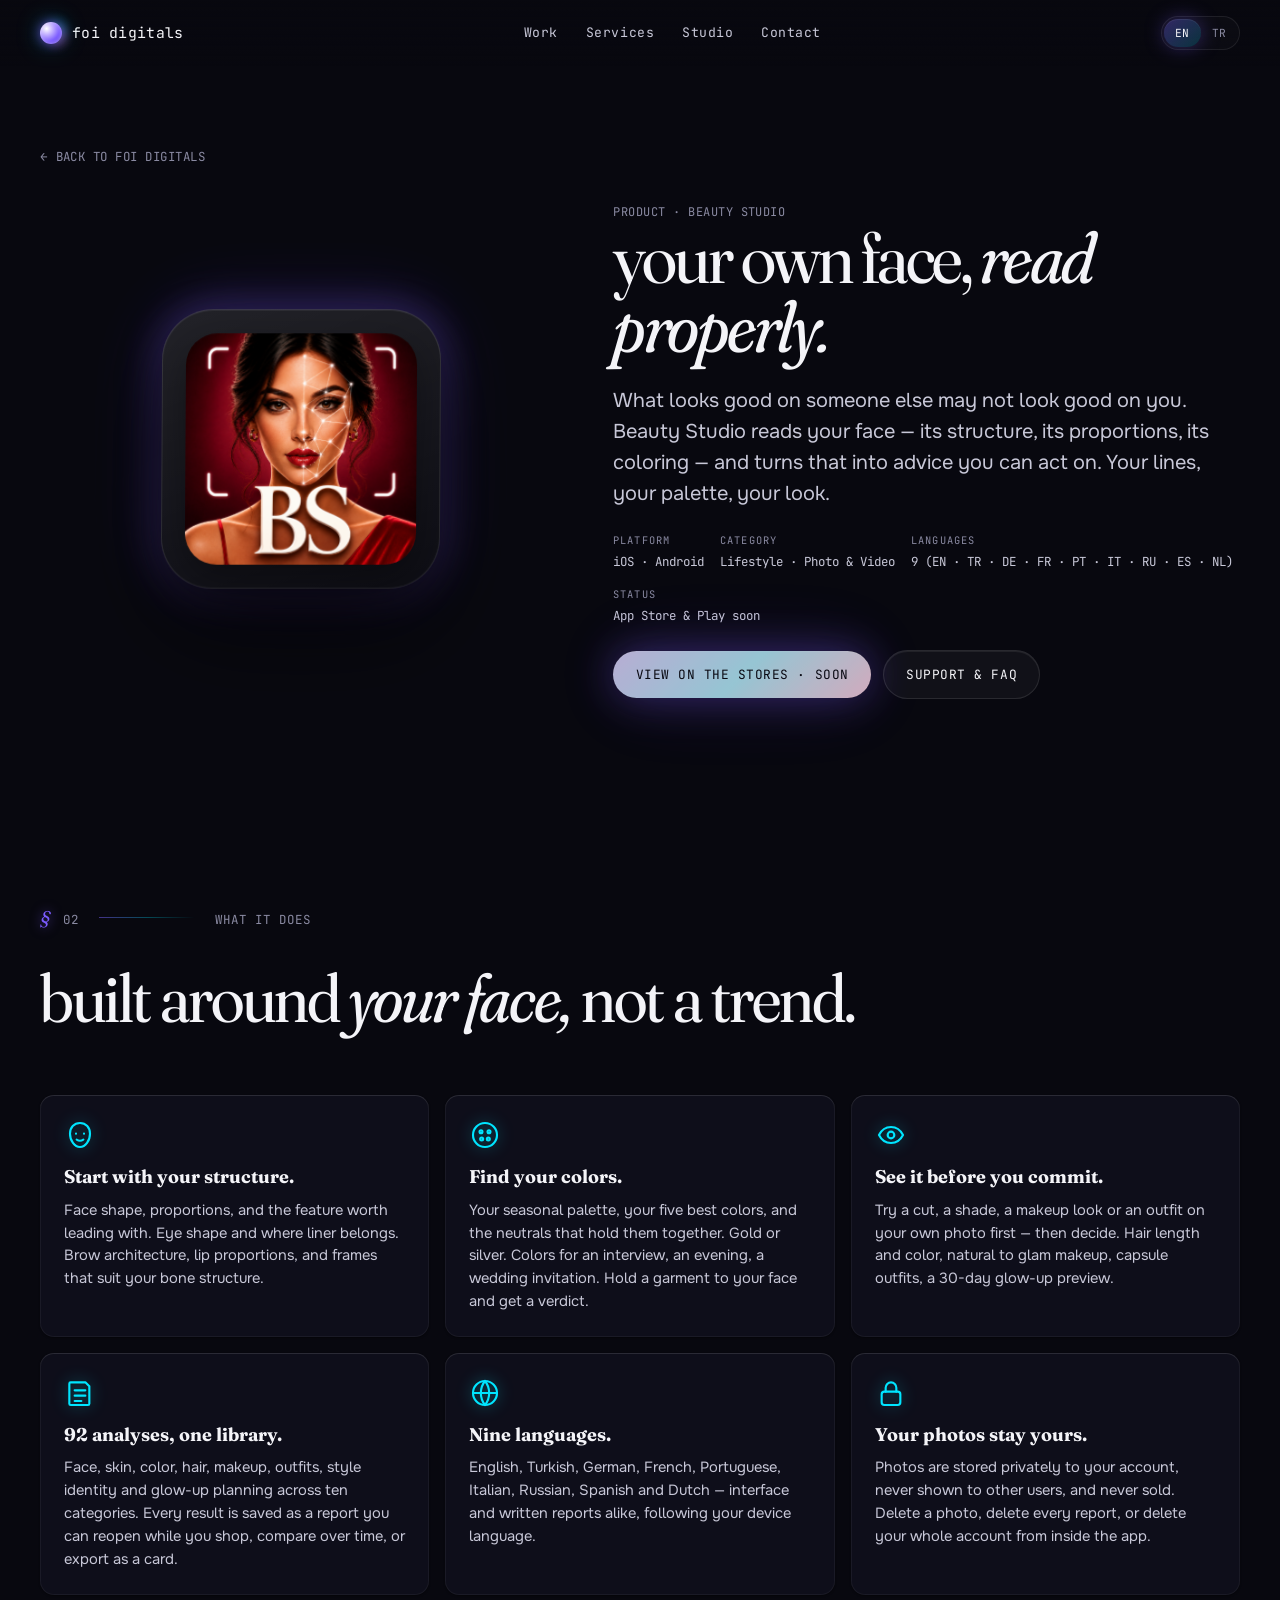
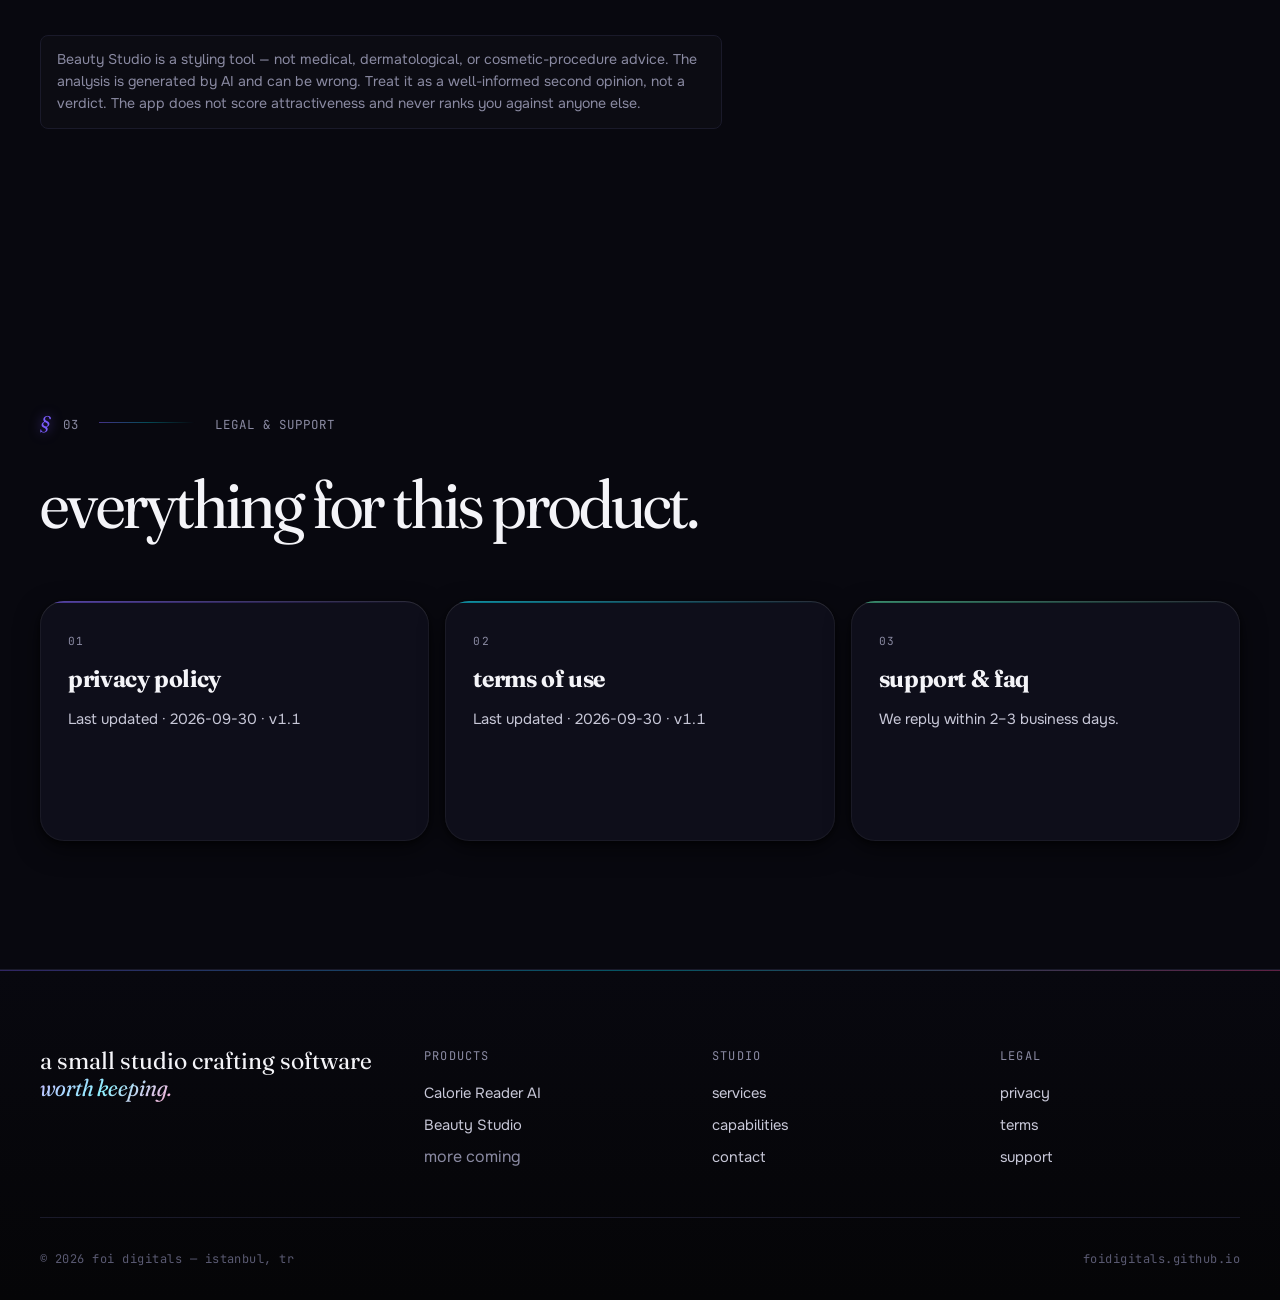
==== commit 107ac653: "up" ====
--- a/apps/beauty-studio/index.html
+++ b/apps/beauty-studio/index.html
@@ -138,7 +138,7 @@
               <path d="M5 4h11l3 3v13a1 1 0 01-1 1H5a1 1 0 01-1-1V5a1 1 0 011-1z"/>
               <path d="M8 10h8M8 14h8M8 18h5"/>
             </svg>
-            <h3 data-i18n="bs.features.f4.title">94 analyses, one library.</h3>
+            <h3 data-i18n="bs.features.f4.title">92 analyses, one library.</h3>
             <p data-i18n="bs.features.f4.desc">Face, skin, color, hair, makeup, outfits, style identity and glow-up planning across ten categories. Every result is saved as a report you can reopen while you shop, compare over time, or export as a card.</p>
           </article>
 
@@ -178,12 +178,12 @@
           <a href="privacy.html" class="service-card s-mobile reveal" style="text-decoration: none;">
             <span class="num">01</span>
             <h3 data-i18n="bs.cta.privacy">privacy policy</h3>
-            <p data-i18n="bsPrivacy.meta">Last updated · 2026-08-20 · v1.0</p>
+            <p data-i18n="bsPrivacy.meta">Last updated · 2026-09-30 · v1.1</p>
           </a>
           <a href="terms.html" class="service-card s-web reveal r-delay-1" style="text-decoration: none;">
             <span class="num">02</span>
             <h3 data-i18n="bs.cta.terms">terms of use</h3>
-            <p data-i18n="bsTerms.meta">Last updated · 2026-08-20 · v1.0</p>
+            <p data-i18n="bsTerms.meta">Last updated · 2026-09-30 · v1.1</p>
           </a>
           <a href="support.html" class="service-card s-saas reveal r-delay-2" style="text-decoration: none;">
             <span class="num">03</span>
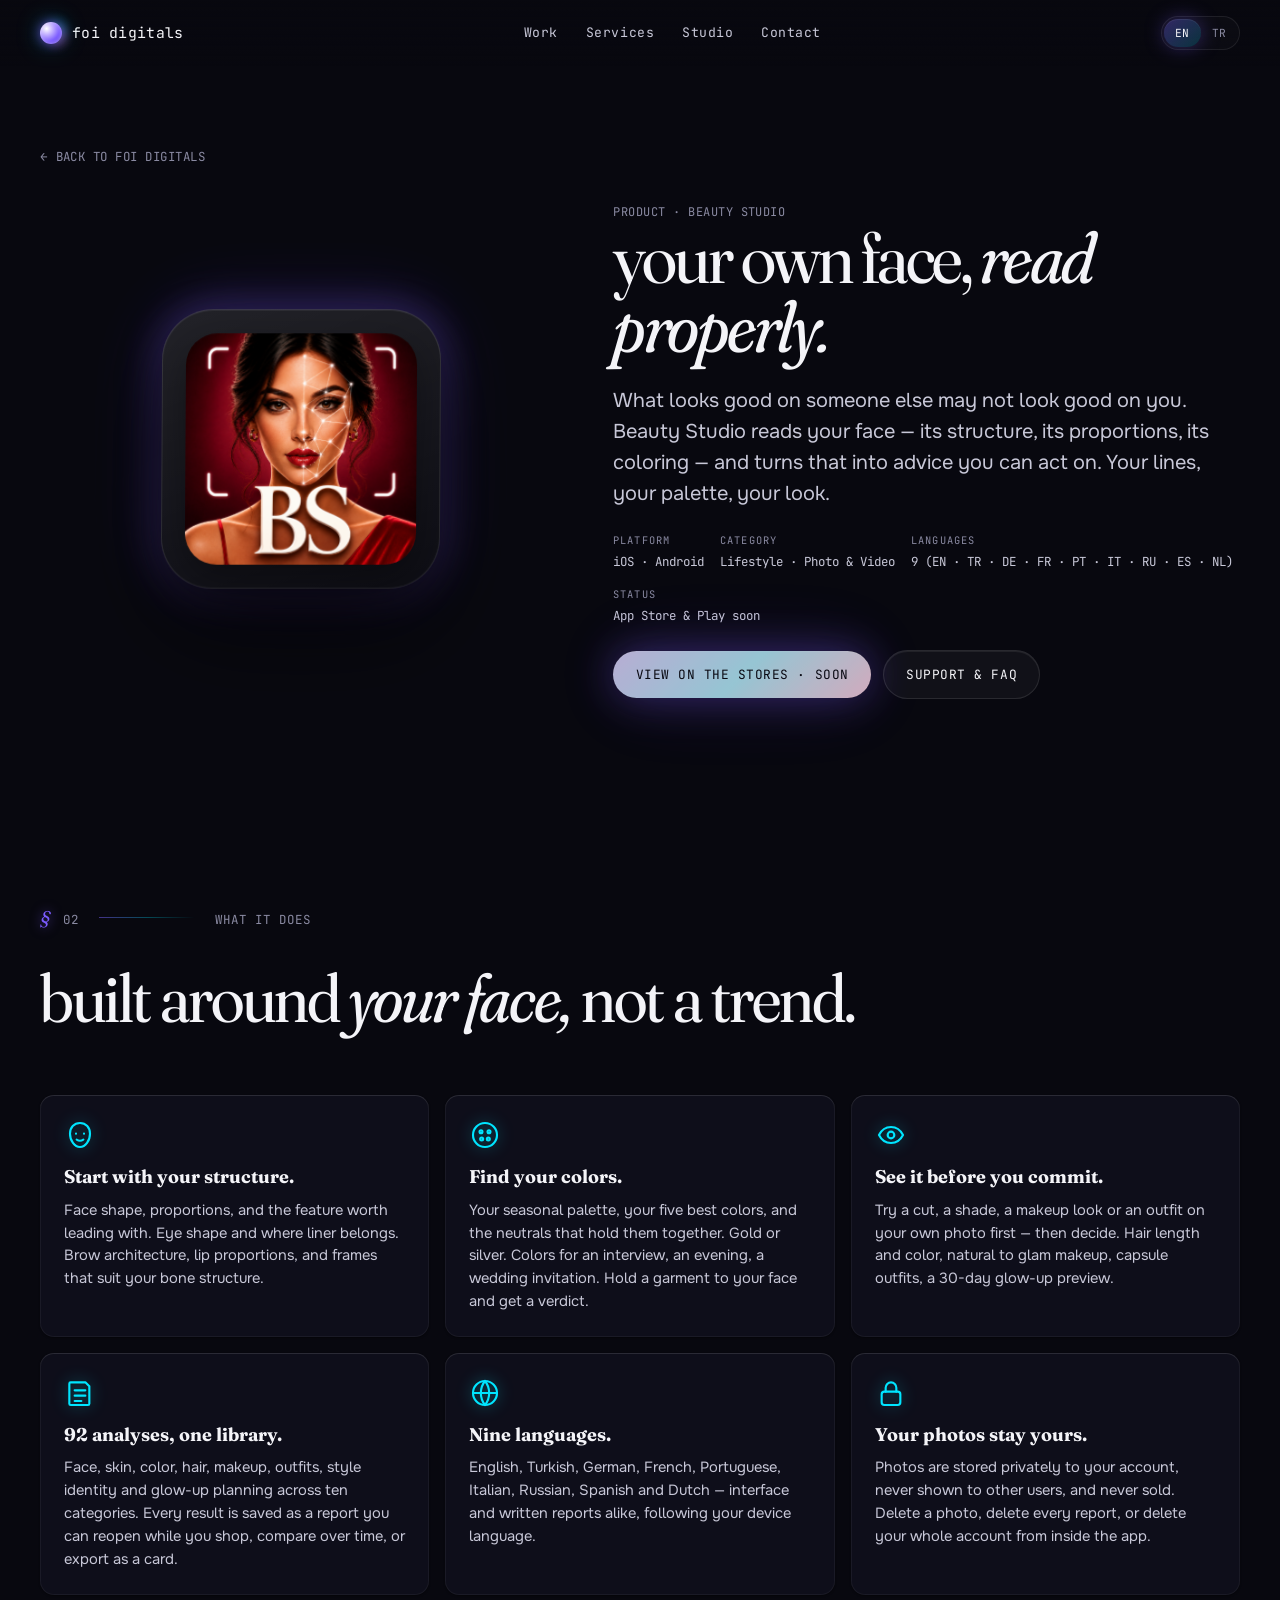
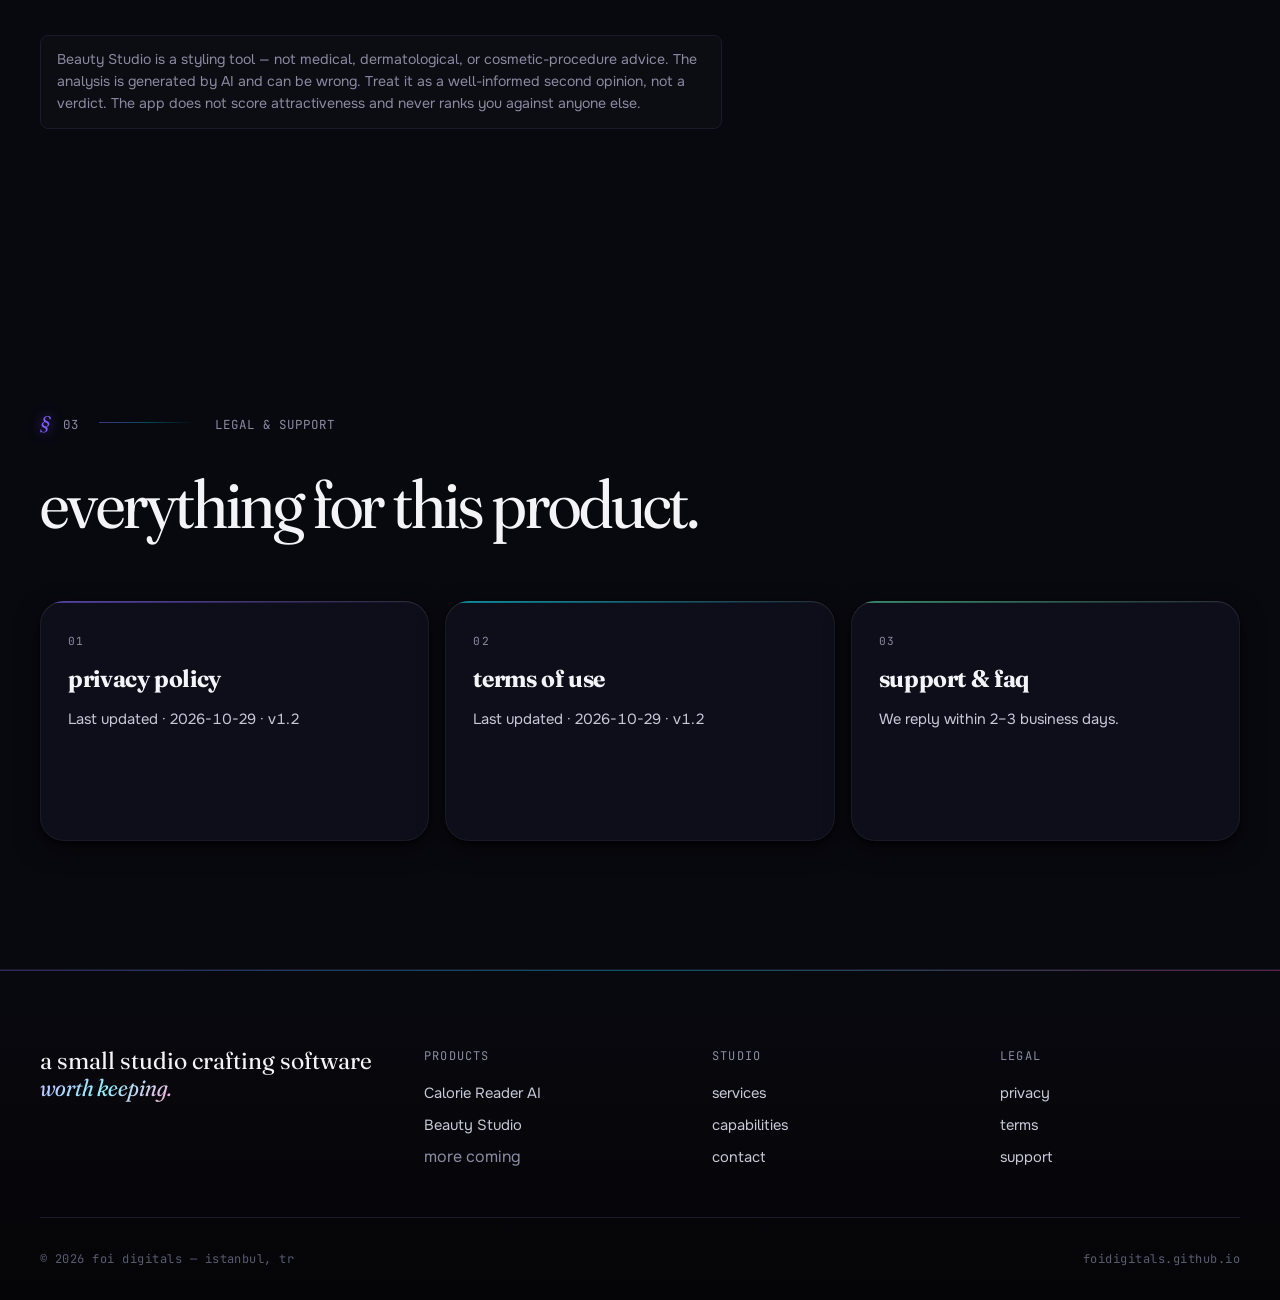
==== commit 2f47b8a2: "Beauty Studio legal v1.2: AdMob ads, rewarded ads, Remove Ads; add app-ads.txt Co-Authored-By: Claud" ====
--- a/apps/beauty-studio/index.html
+++ b/apps/beauty-studio/index.html
@@ -178,12 +178,12 @@
           <a href="privacy.html" class="service-card s-mobile reveal" style="text-decoration: none;">
             <span class="num">01</span>
             <h3 data-i18n="bs.cta.privacy">privacy policy</h3>
-            <p data-i18n="bsPrivacy.meta">Last updated · 2026-09-30 · v1.1</p>
+            <p data-i18n="bsPrivacy.meta">Last updated · 2026-10-29 · v1.2</p>
           </a>
           <a href="terms.html" class="service-card s-web reveal r-delay-1" style="text-decoration: none;">
             <span class="num">02</span>
             <h3 data-i18n="bs.cta.terms">terms of use</h3>
-            <p data-i18n="bsTerms.meta">Last updated · 2026-09-30 · v1.1</p>
+            <p data-i18n="bsTerms.meta">Last updated · 2026-10-29 · v1.2</p>
           </a>
           <a href="support.html" class="service-card s-saas reveal r-delay-2" style="text-decoration: none;">
             <span class="num">03</span>
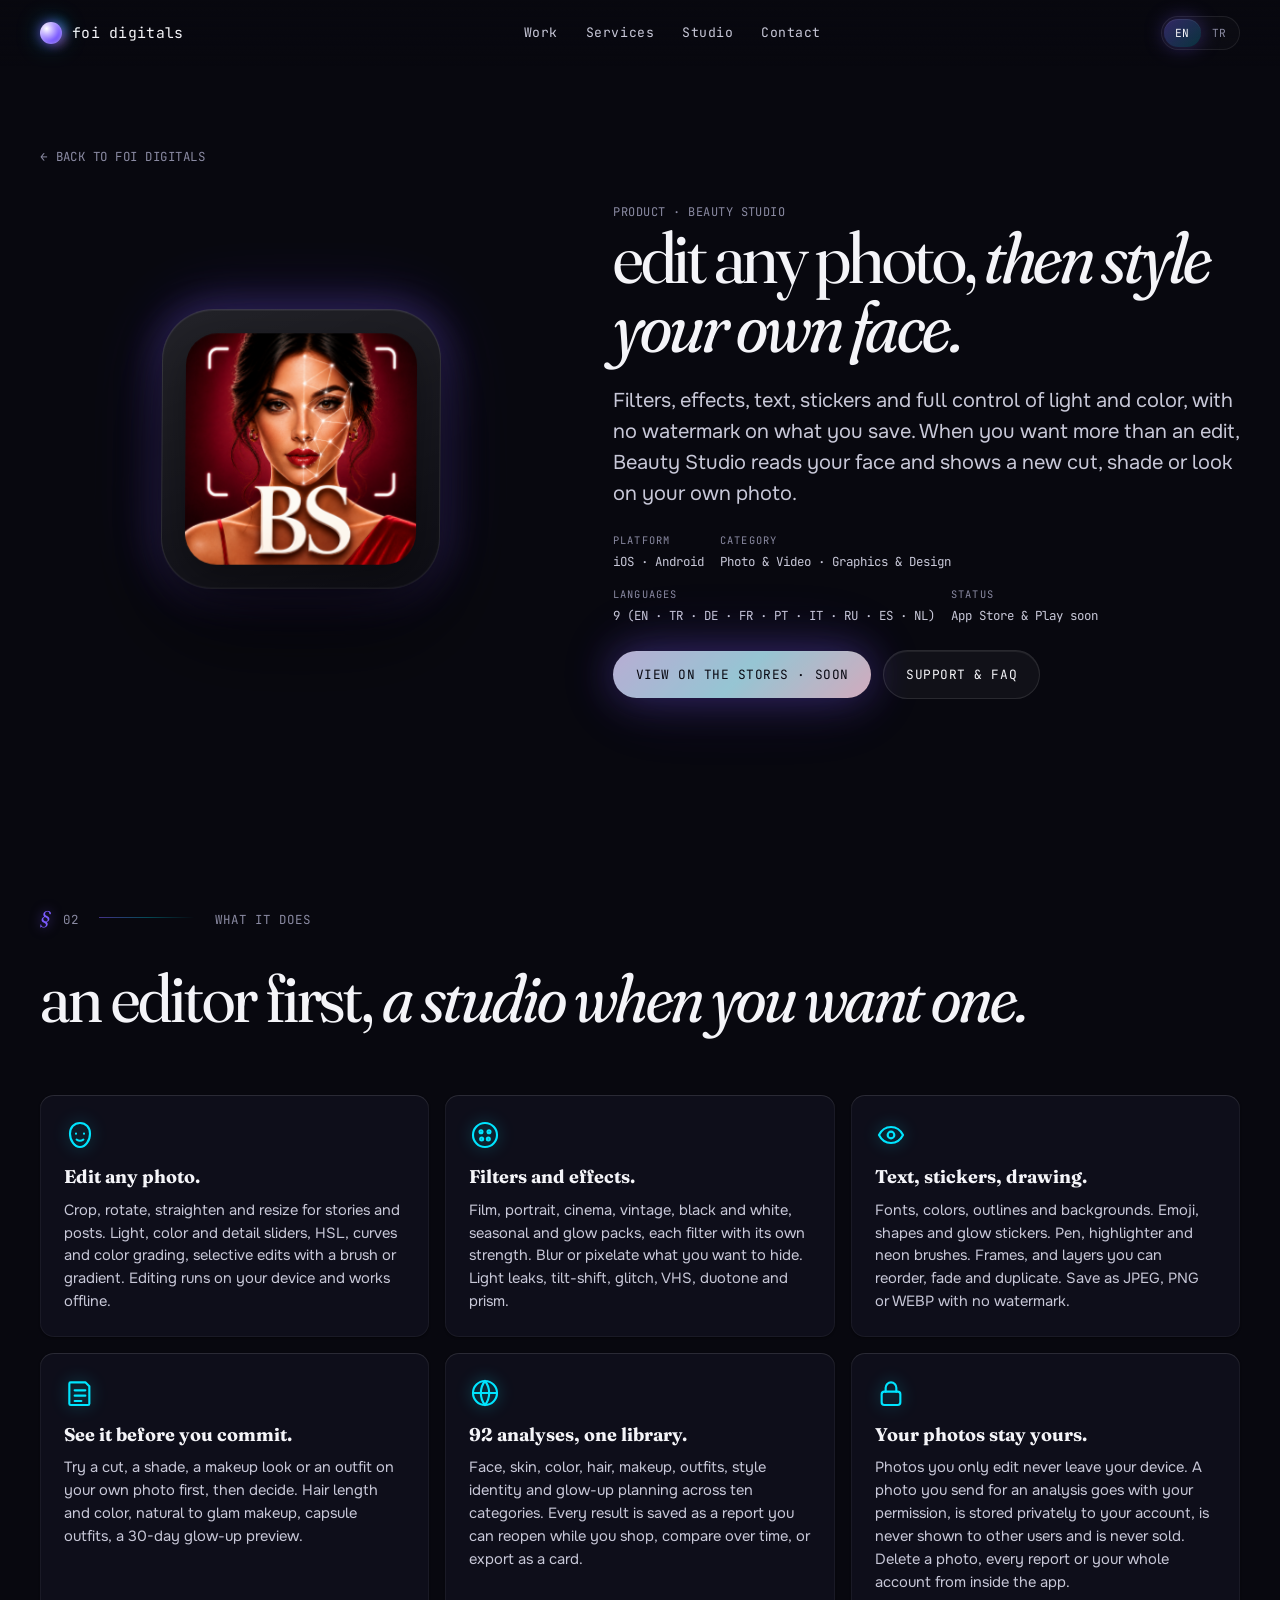
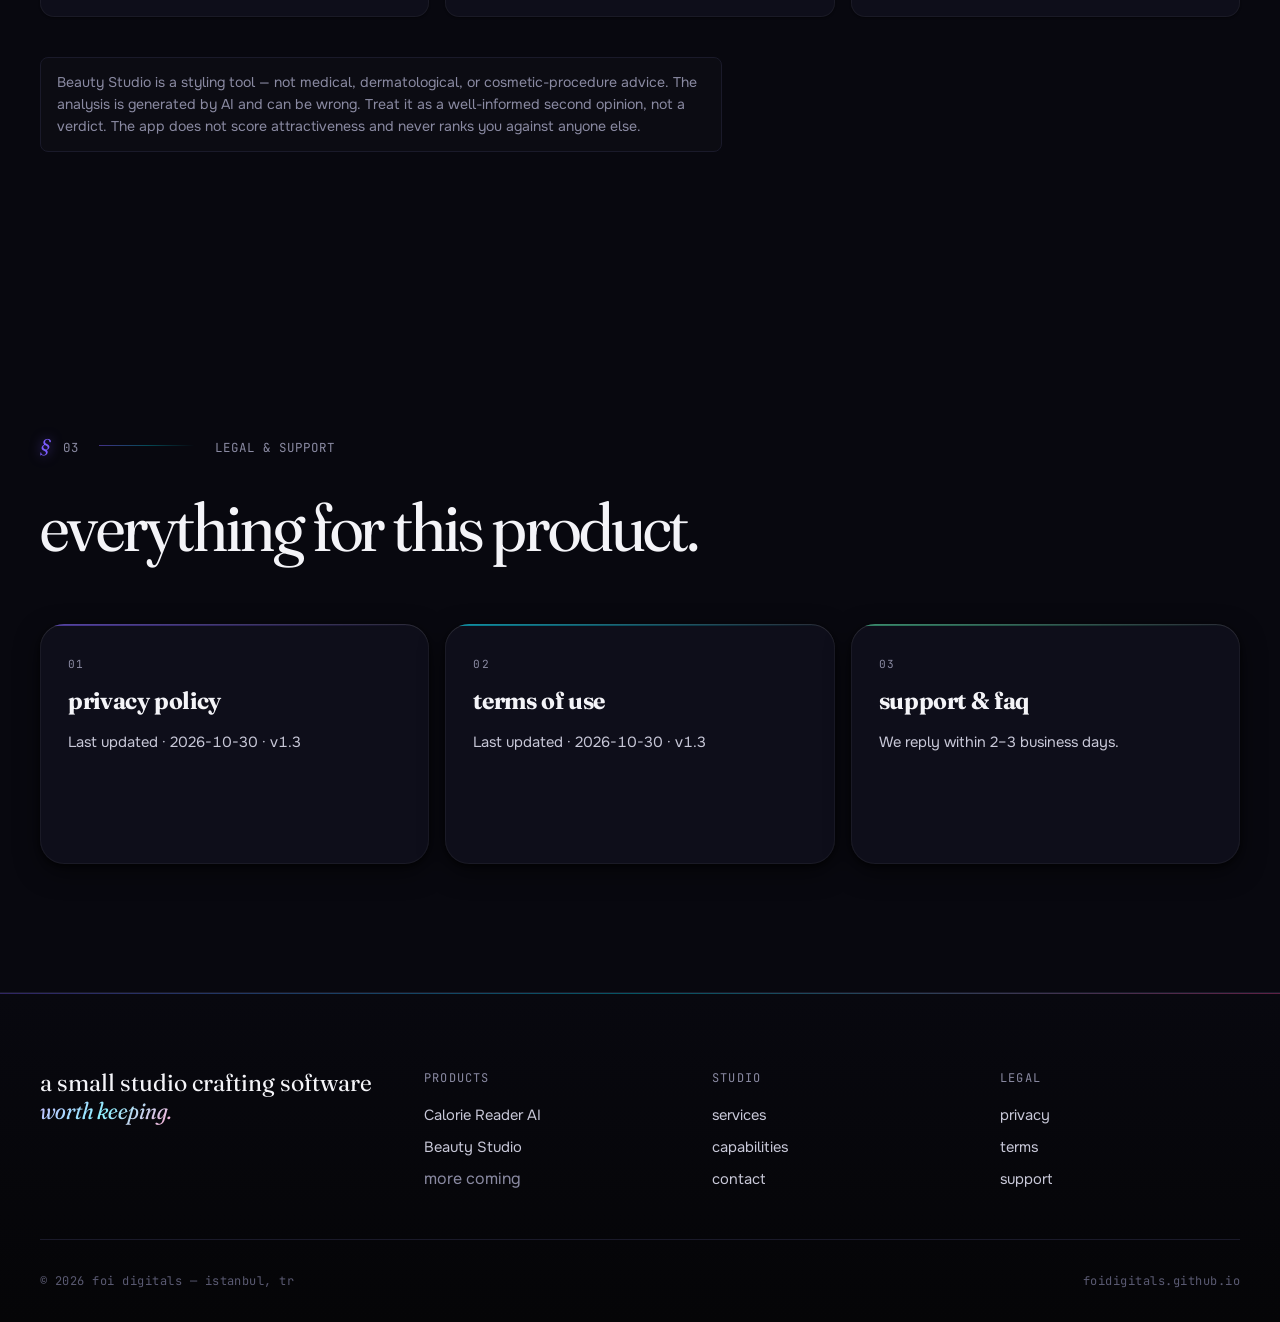
==== commit be784530: "up" ====
--- a/apps/beauty-studio/index.html
+++ b/apps/beauty-studio/index.html
@@ -3,8 +3,8 @@
 <head>
   <meta charset="UTF-8" />
   <meta name="viewport" content="width=device-width, initial-scale=1, viewport-fit=cover" />
-  <title>Beauty Studio: Glow Up AI — Foi Digitals</title>
-  <meta name="description" content="Your own face, read properly — shape, colors, and the styles that suit you. AI styling reports by Foi Digitals." />
+  <title>Beauty Studio: Photo Editor — Foi Digitals</title>
+  <meta name="description" content="Edit any photo with filters, effects, text and stickers, with no watermark. Then try a new cut or shade on your own face. By Foi Digitals." />
   <meta name="theme-color" content="#08080F" />
 
   <link rel="preconnect" href="https://fonts.googleapis.com" />
@@ -60,15 +60,13 @@
 
         <div class="app-hero-card">
           <div class="app-icon">
-            <img src="../../assets/images/beauty-studio.png" alt="Beauty Studio: Glow Up AI app icon" />
+            <img src="../../assets/images/beauty-studio.png" alt="Beauty Studio: Photo Editor app icon" />
           </div>
 
           <div>
             <p class="eyebrow" data-i18n="bs.eyebrow">product · beauty studio</p>
-            <h1 class="h-hero" data-i18n-html="bs.titleHtml" style="font-size: clamp(2.25rem, 6vw, 4.5rem); max-width: 16ch;">your own face, <em>read properly.</em></h1>
-            <p class="lede" data-i18n="bs.desc" style="margin-top: 1.5rem; max-width: 56ch;">
-              What looks good on someone else may not look good on you. Beauty Studio reads your face — its structure, its proportions, its coloring — and turns that into advice you can act on. Your lines, your palette, your look.
-            </p>
+            <h1 class="h-hero" data-i18n-html="bs.titleHtml" style="font-size: clamp(2.25rem, 6vw, 4.5rem); max-width: 16ch;">edit any photo, <em>then style your own face.</em></em></h1>
+            <p class="lede" data-i18n="bs.desc" style="margin-top: 1.5rem; max-width: 56ch;">Filters, effects, text, stickers and full control of light and color, with no watermark on what you save. When you want more than an edit, Beauty Studio reads your face and shows a new cut, shade or look on your own photo.</p>
 
             <div class="app-meta">
               <div class="app-meta-item">
@@ -77,7 +75,7 @@
               </div>
               <div class="app-meta-item">
                 <span data-i18n="bs.meta.category">Category</span>
-                <span data-i18n="bs.meta.categoryVal">Lifestyle · Photo &amp; Video</span>
+                <span data-i18n="bs.meta.categoryVal">Photo &amp; Video · Graphics &amp; Design</span>
               </div>
               <div class="app-meta-item">
                 <span data-i18n="bs.meta.langs">Languages</span>
@@ -102,7 +100,7 @@
       <div class="container">
         <header class="section-head reveal">
           <p class="section-id"><span>02</span><span class="rule"></span><span data-i18n="bs.featuresId">what it does</span></p>
-          <h2 class="h-display" data-i18n-html="bs.featuresHeading">built around <em>your face,</em> not a trend.</h2>
+          <h2 class="h-display" data-i18n-html="bs.featuresHeading">an editor first, <em>a studio when you want one.</em></em> not a trend.</h2>
         </header>
 
         <div class="app-features">
@@ -111,8 +109,8 @@
               <path d="M12 3c4.5 0 7.5 3.4 7.5 8 0 5.2-3.4 10-7.5 10S4.5 16.2 4.5 11c0-4.6 3-8 7.5-8z"/>
               <path d="M9 11h.01M15 11h.01M9.5 15.5c1.6 1 3.4 1 5 0"/>
             </svg>
-            <h3 data-i18n="bs.features.f1.title">Start with your structure.</h3>
-            <p data-i18n="bs.features.f1.desc">Face shape, proportions, and the feature worth leading with. Eye shape and where liner belongs. Brow architecture, lip proportions, and frames that suit your bone structure.</p>
+            <h3 data-i18n="bs.features.f1.title">Edit any photo.</h3>
+            <p data-i18n="bs.features.f1.desc">Crop, rotate, straighten and resize for stories and posts. Light, color and detail sliders, HSL, curves and color grading, selective edits with a brush or gradient. Editing runs on your device and works offline.</p>
           </article>
 
           <article class="feature-card reveal r-delay-1">
@@ -120,8 +118,8 @@
               <circle cx="12" cy="12" r="9"/>
               <circle cx="9" cy="9.5" r="1.1"/><circle cx="15" cy="9.5" r="1.1"/><circle cx="9.5" cy="15" r="1.1"/><circle cx="14.5" cy="15" r="1.1"/>
             </svg>
-            <h3 data-i18n="bs.features.f2.title">Find your colors.</h3>
-            <p data-i18n="bs.features.f2.desc">Your seasonal palette, your five best colors, and the neutrals that hold them together. Gold or silver. Colors for an interview, an evening, a wedding invitation. Hold a garment to your face and get a verdict.</p>
+            <h3 data-i18n="bs.features.f2.title">Filters and effects.</h3>
+            <p data-i18n="bs.features.f2.desc">Film, portrait, cinema, vintage, black and white, seasonal and glow packs, each filter with its own strength. Blur or pixelate what you want to hide. Light leaks, tilt-shift, glitch, VHS, duotone and prism.</p>
           </article>
 
           <article class="feature-card reveal r-delay-2">
@@ -129,8 +127,8 @@
               <path d="M3 12c2-4 5-6 9-6s7 2 9 6c-2 4-5 6-9 6s-7-2-9-6z"/>
               <circle cx="12" cy="12" r="2.5"/>
             </svg>
-            <h3 data-i18n="bs.features.f3.title">See it before you commit.</h3>
-            <p data-i18n="bs.features.f3.desc">Try a cut, a shade, a makeup look or an outfit on your own photo first — then decide. Hair length and color, natural to glam makeup, capsule outfits, a 30-day glow-up preview.</p>
+            <h3 data-i18n="bs.features.f3.title">Text, stickers, drawing.</h3>
+            <p data-i18n="bs.features.f3.desc">Fonts, colors, outlines and backgrounds. Emoji, shapes and glow stickers. Pen, highlighter and neon brushes. Frames, and layers you can reorder, fade and duplicate. Save as JPEG, PNG or WEBP with no watermark.</p>
           </article>
 
           <article class="feature-card reveal">
@@ -138,8 +136,8 @@
               <path d="M5 4h11l3 3v13a1 1 0 01-1 1H5a1 1 0 01-1-1V5a1 1 0 011-1z"/>
               <path d="M8 10h8M8 14h8M8 18h5"/>
             </svg>
-            <h3 data-i18n="bs.features.f4.title">92 analyses, one library.</h3>
-            <p data-i18n="bs.features.f4.desc">Face, skin, color, hair, makeup, outfits, style identity and glow-up planning across ten categories. Every result is saved as a report you can reopen while you shop, compare over time, or export as a card.</p>
+            <h3 data-i18n="bs.features.f4.title">See it before you commit.</h3>
+            <p data-i18n="bs.features.f4.desc">Try a cut, a shade, a makeup look or an outfit on your own photo first, then decide. Hair length and color, natural to glam makeup, capsule outfits, a 30-day glow-up preview.</p>
           </article>
 
           <article class="feature-card reveal r-delay-1">
@@ -147,8 +145,8 @@
               <circle cx="12" cy="12" r="9"/>
               <path d="M3 12h18M12 3a14.5 14.5 0 010 18M12 3a14.5 14.5 0 000 18"/>
             </svg>
-            <h3 data-i18n="bs.features.f5.title">Nine languages.</h3>
-            <p data-i18n="bs.features.f5.desc">English, Turkish, German, French, Portuguese, Italian, Russian, Spanish and Dutch — interface and written reports alike, following your device language.</p>
+            <h3 data-i18n="bs.features.f5.title">92 analyses, one library.</h3>
+            <p data-i18n="bs.features.f5.desc">Face, skin, color, hair, makeup, outfits, style identity and glow-up planning across ten categories. Every result is saved as a report you can reopen while you shop, compare over time, or export as a card.</p>
           </article>
 
           <article class="feature-card reveal r-delay-2">
@@ -157,7 +155,7 @@
               <path d="M8 11V8a4 4 0 018 0v3"/>
             </svg>
             <h3 data-i18n="bs.features.f6.title">Your photos stay yours.</h3>
-            <p data-i18n="bs.features.f6.desc">Photos are stored privately to your account, never shown to other users, and never sold. Delete a photo, delete every report, or delete your whole account from inside the app.</p>
+            <p data-i18n="bs.features.f6.desc">Photos you only edit never leave your device. A photo you send for an analysis goes with your permission, is stored privately to your account, is never shown to other users and is never sold. Delete a photo, every report or your whole account from inside the app.</p>
           </article>
         </div>
 
@@ -178,12 +176,12 @@
           <a href="privacy.html" class="service-card s-mobile reveal" style="text-decoration: none;">
             <span class="num">01</span>
             <h3 data-i18n="bs.cta.privacy">privacy policy</h3>
-            <p data-i18n="bsPrivacy.meta">Last updated · 2026-10-29 · v1.2</p>
+            <p data-i18n="bsPrivacy.meta">Last updated · 2026-10-30 · v1.3</p>
           </a>
           <a href="terms.html" class="service-card s-web reveal r-delay-1" style="text-decoration: none;">
             <span class="num">02</span>
             <h3 data-i18n="bs.cta.terms">terms of use</h3>
-            <p data-i18n="bsTerms.meta">Last updated · 2026-10-29 · v1.2</p>
+            <p data-i18n="bsTerms.meta">Last updated · 2026-10-30 · v1.3</p>
           </a>
           <a href="support.html" class="service-card s-saas reveal r-delay-2" style="text-decoration: none;">
             <span class="num">03</span>
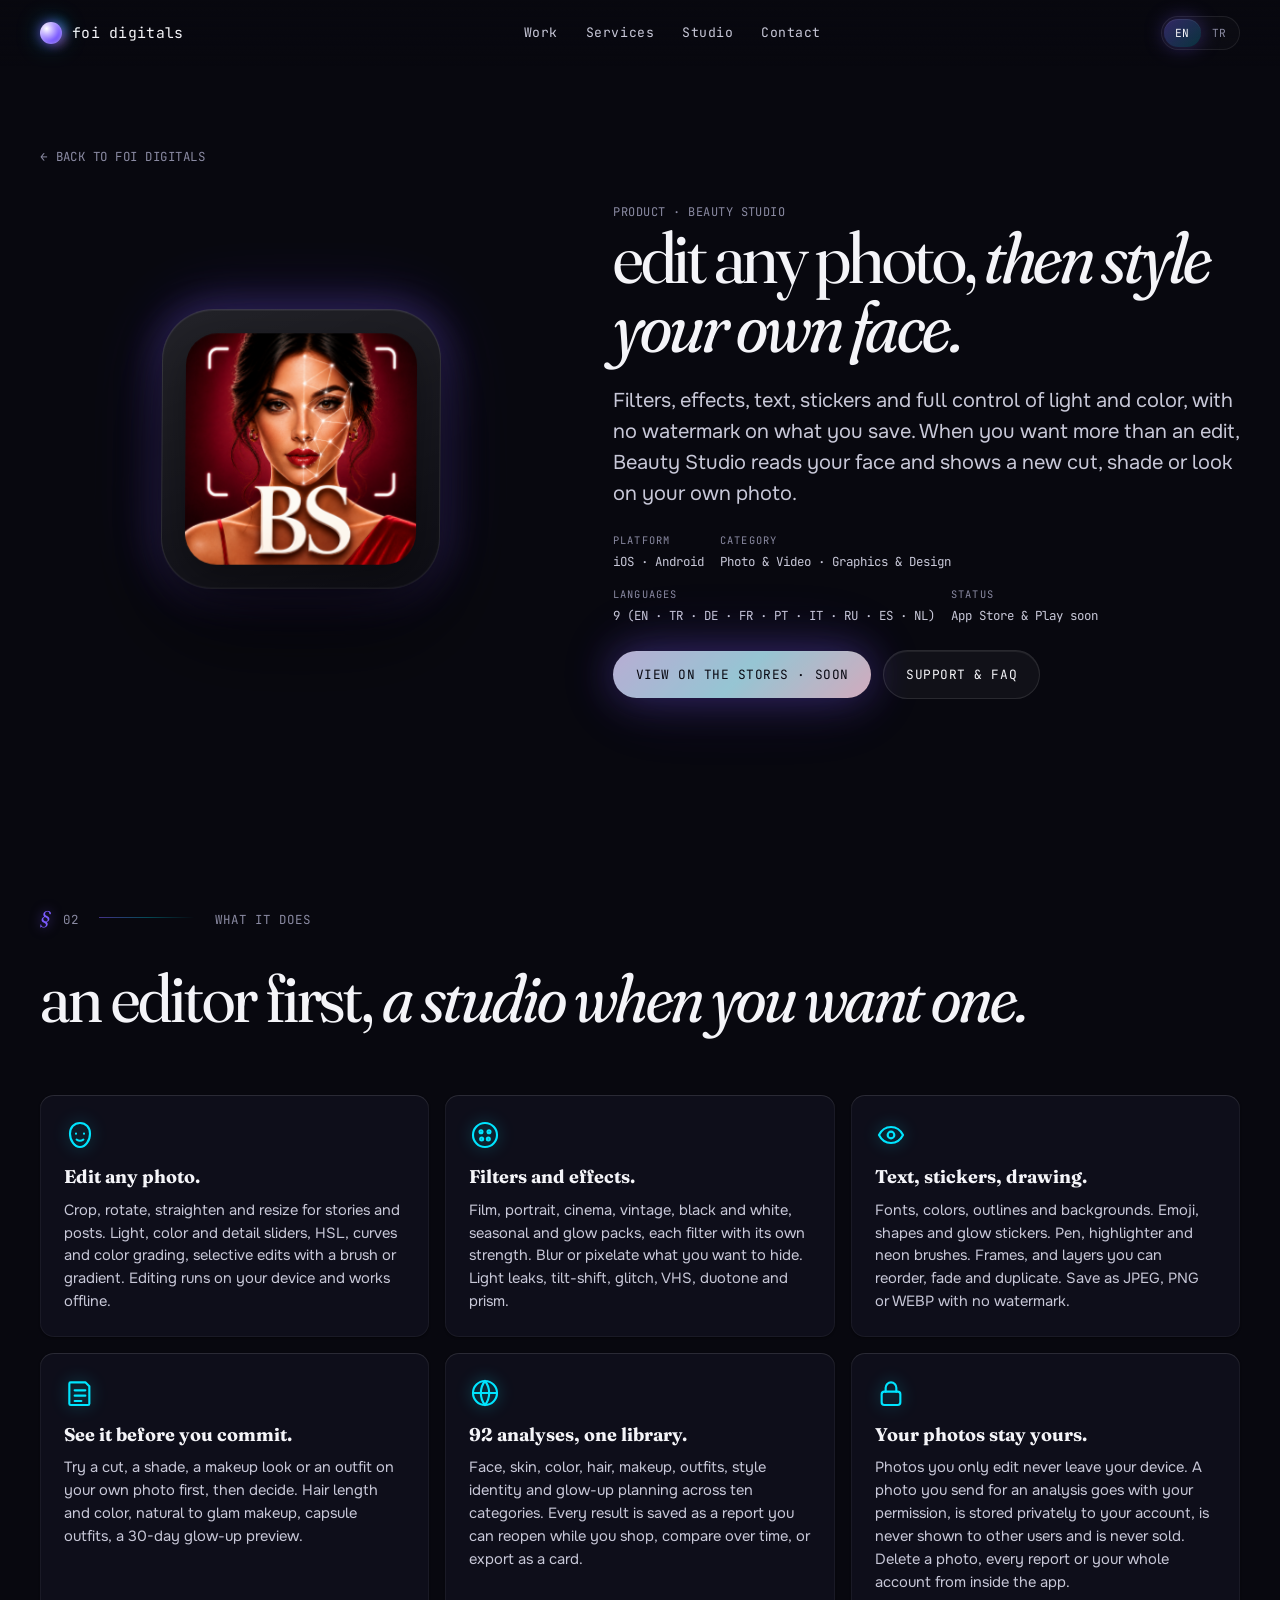
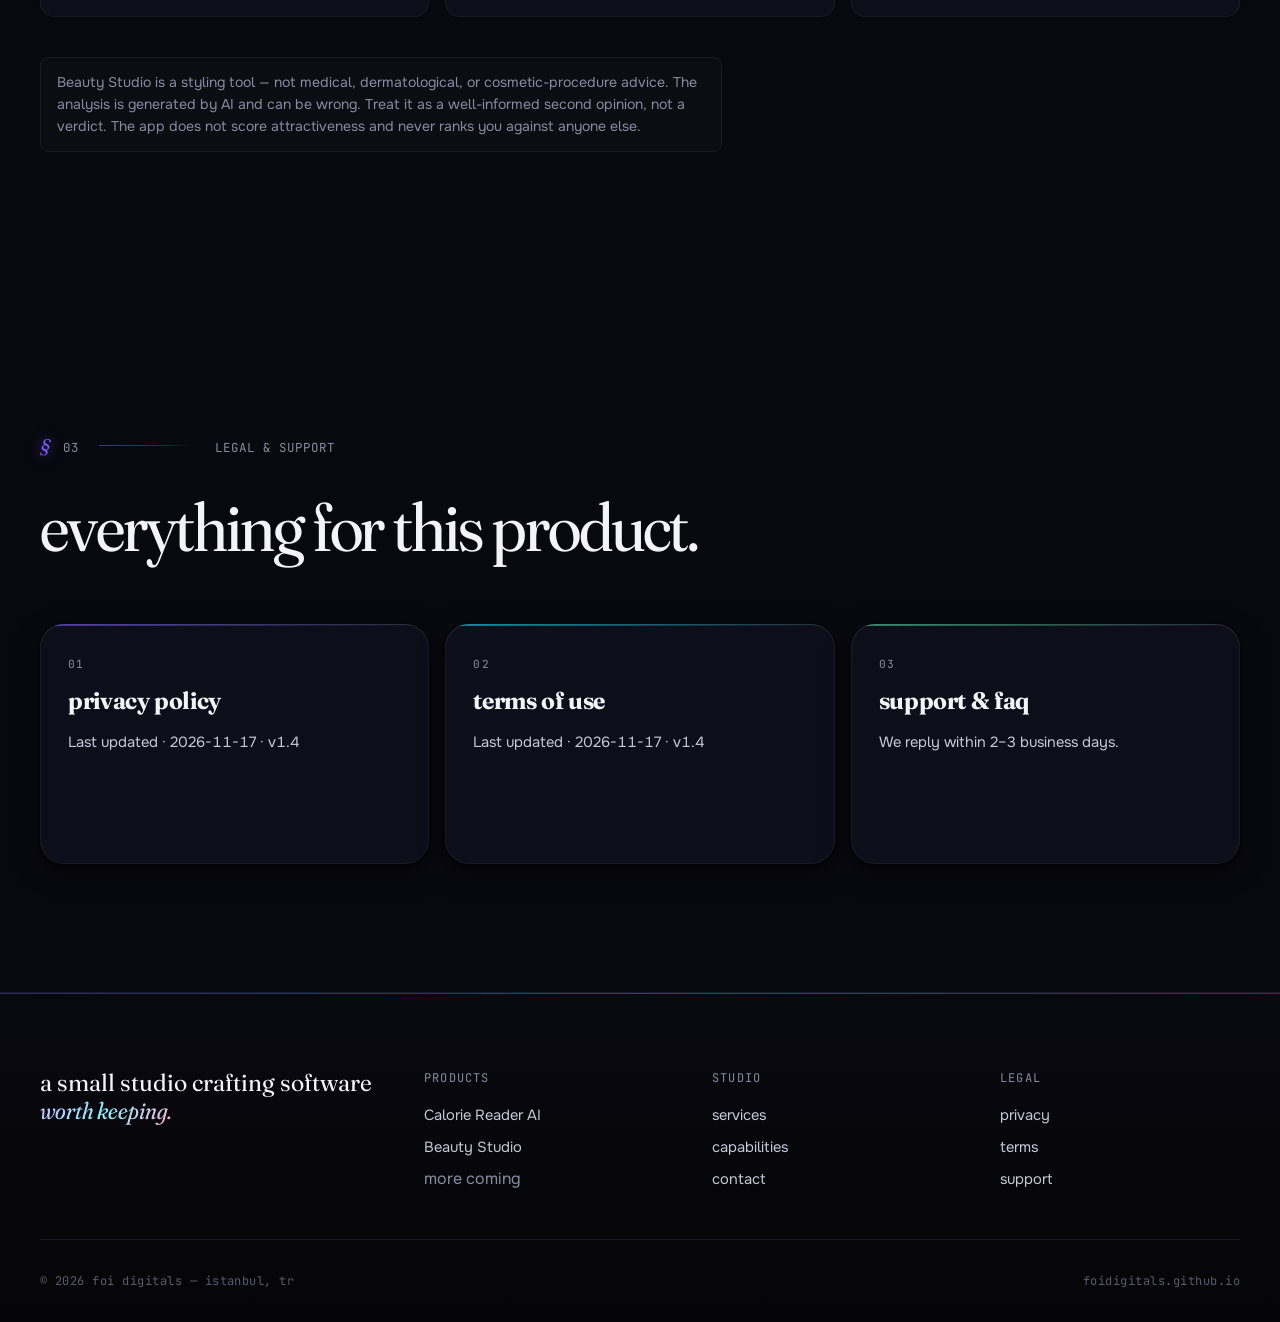
==== commit f9a616d0: "up" ====
--- a/apps/beauty-studio/index.html
+++ b/apps/beauty-studio/index.html
@@ -176,12 +176,12 @@
           <a href="privacy.html" class="service-card s-mobile reveal" style="text-decoration: none;">
             <span class="num">01</span>
             <h3 data-i18n="bs.cta.privacy">privacy policy</h3>
-            <p data-i18n="bsPrivacy.meta">Last updated · 2026-10-30 · v1.3</p>
+            <p data-i18n="bsPrivacy.meta">Last updated · 2026-11-17 · v1.4</p>
           </a>
           <a href="terms.html" class="service-card s-web reveal r-delay-1" style="text-decoration: none;">
             <span class="num">02</span>
             <h3 data-i18n="bs.cta.terms">terms of use</h3>
-            <p data-i18n="bsTerms.meta">Last updated · 2026-10-30 · v1.3</p>
+            <p data-i18n="bsTerms.meta">Last updated · 2026-11-17 · v1.4</p>
           </a>
           <a href="support.html" class="service-card s-saas reveal r-delay-2" style="text-decoration: none;">
             <span class="num">03</span>
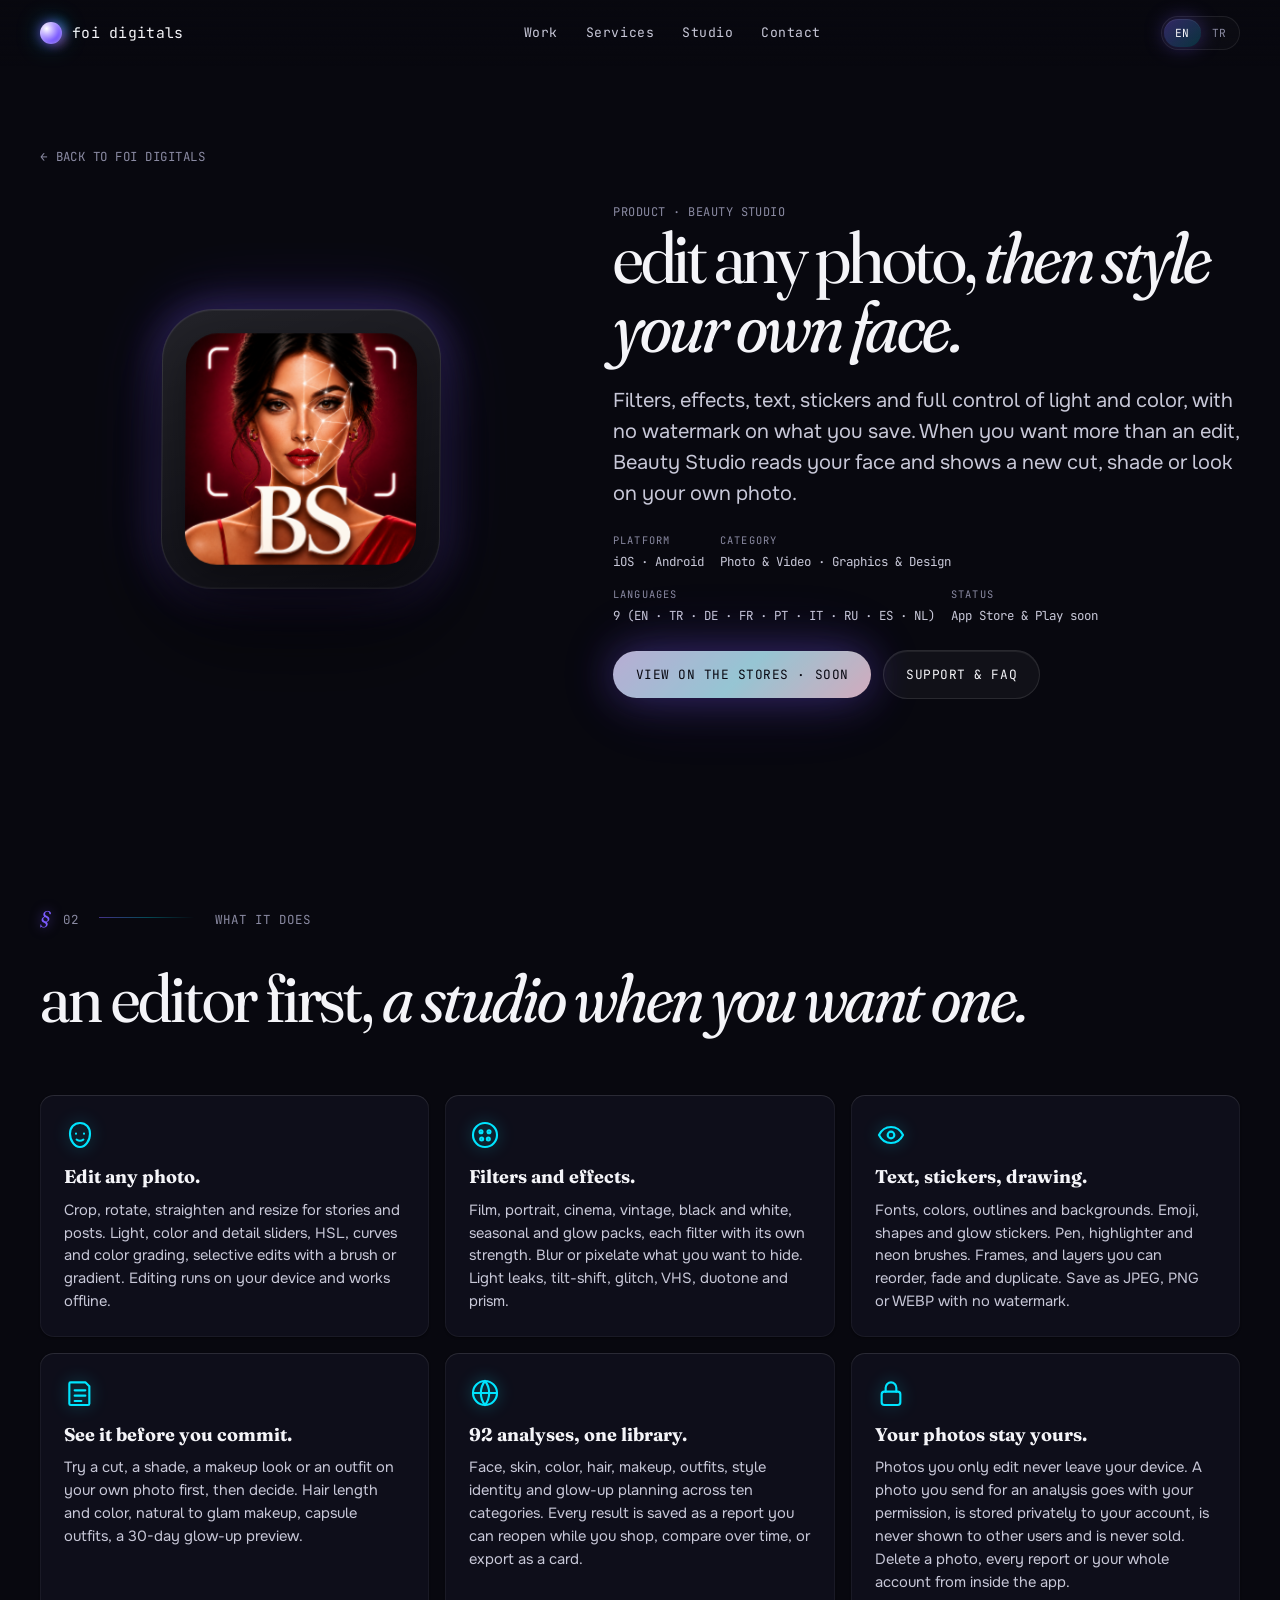
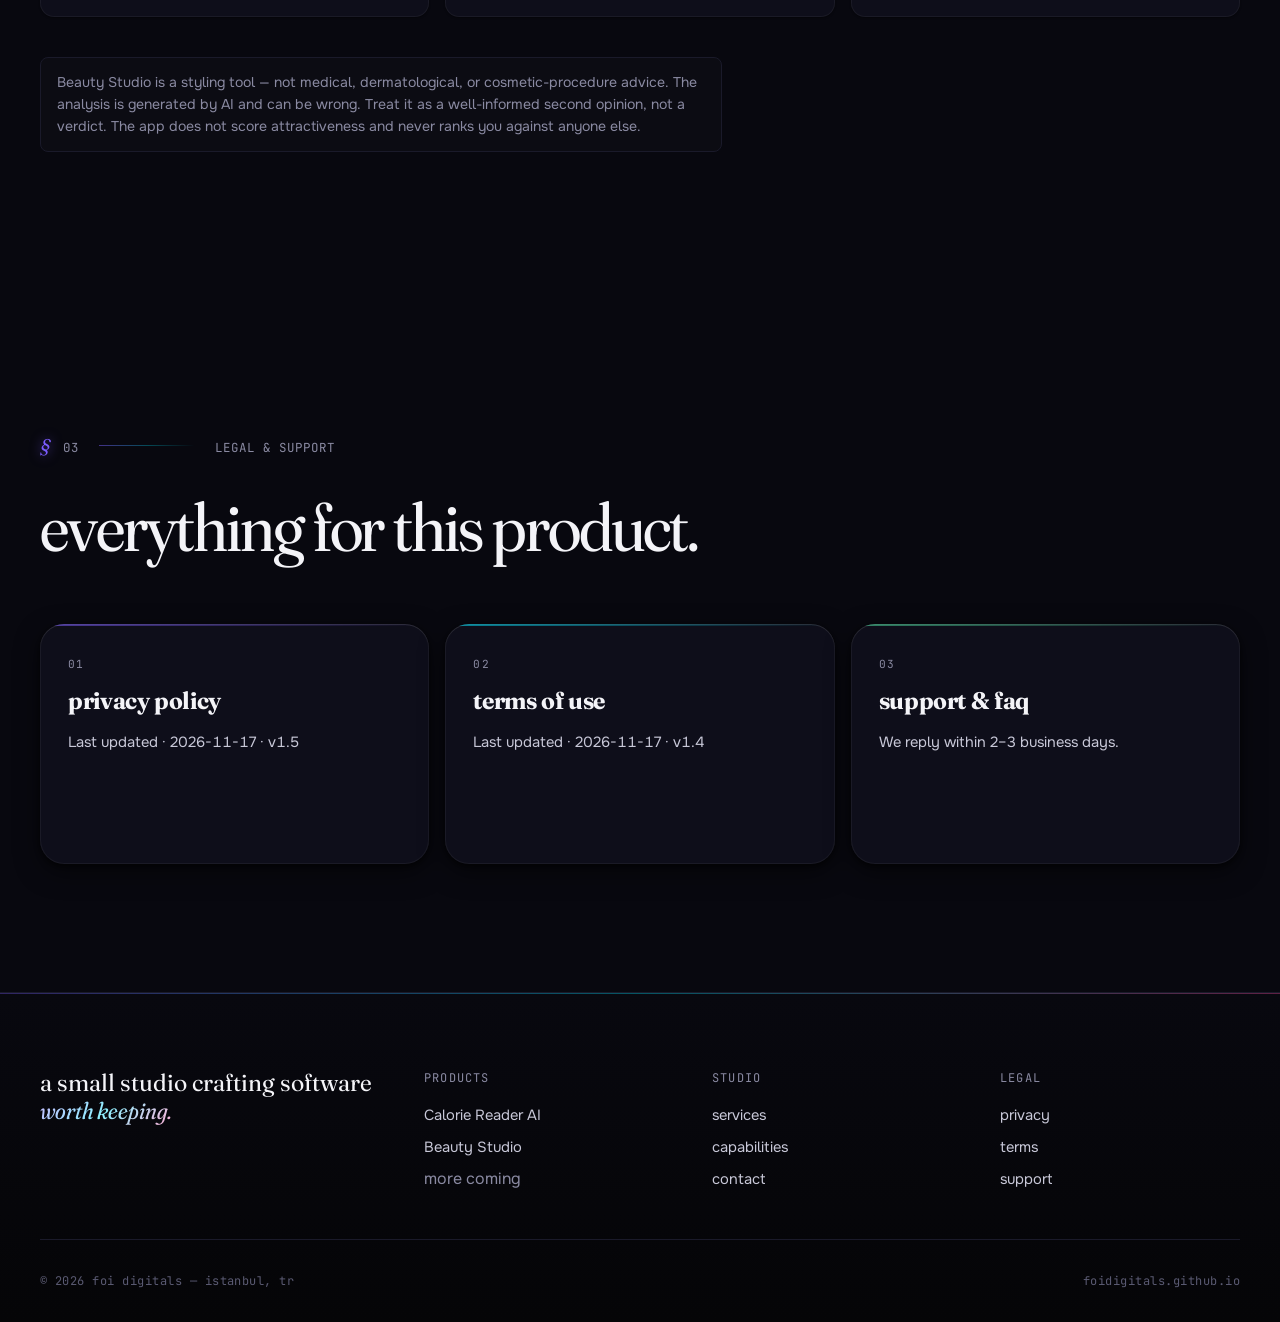
==== commit e1e37f34: "up" ====
--- a/apps/beauty-studio/index.html
+++ b/apps/beauty-studio/index.html
@@ -176,7 +176,7 @@
           <a href="privacy.html" class="service-card s-mobile reveal" style="text-decoration: none;">
             <span class="num">01</span>
             <h3 data-i18n="bs.cta.privacy">privacy policy</h3>
-            <p data-i18n="bsPrivacy.meta">Last updated · 2026-11-17 · v1.4</p>
+            <p data-i18n="bsPrivacy.meta">Last updated · 2026-11-17 · v1.5</p>
           </a>
           <a href="terms.html" class="service-card s-web reveal r-delay-1" style="text-decoration: none;">
             <span class="num">02</span>
